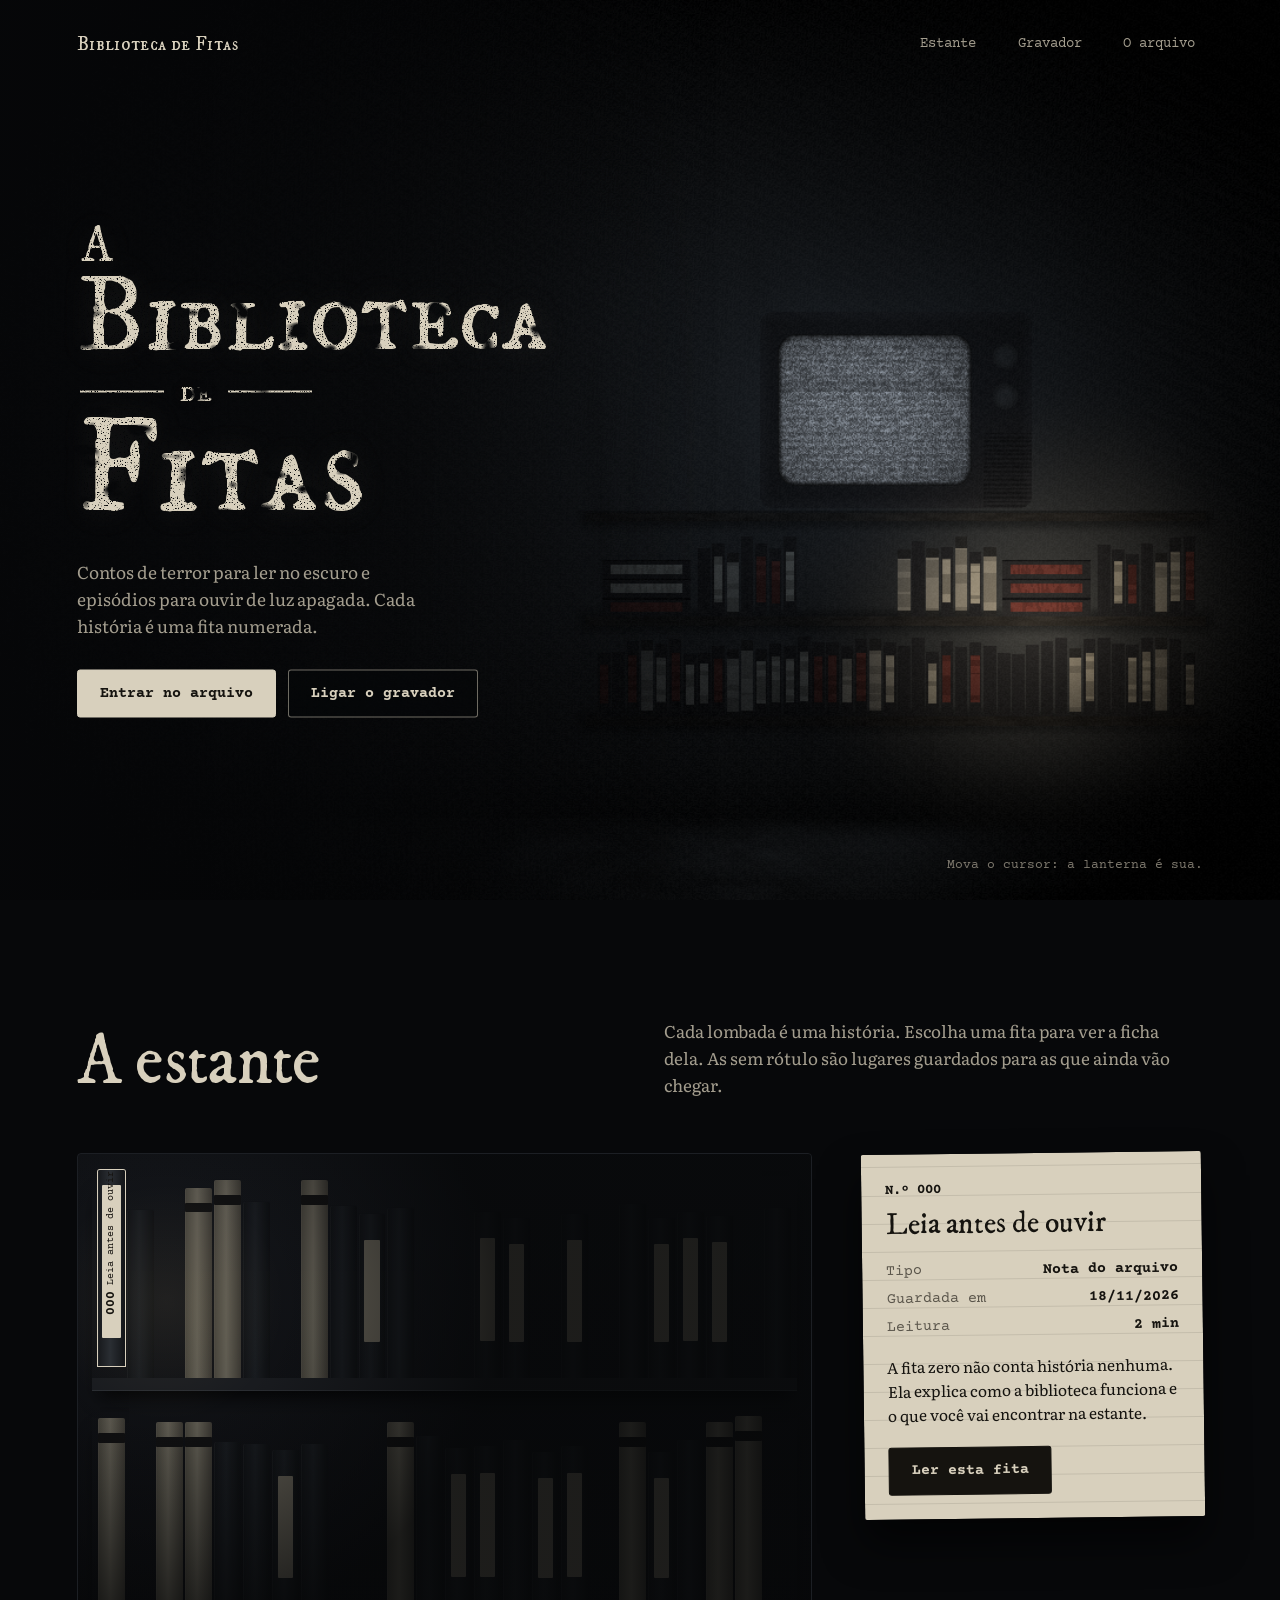
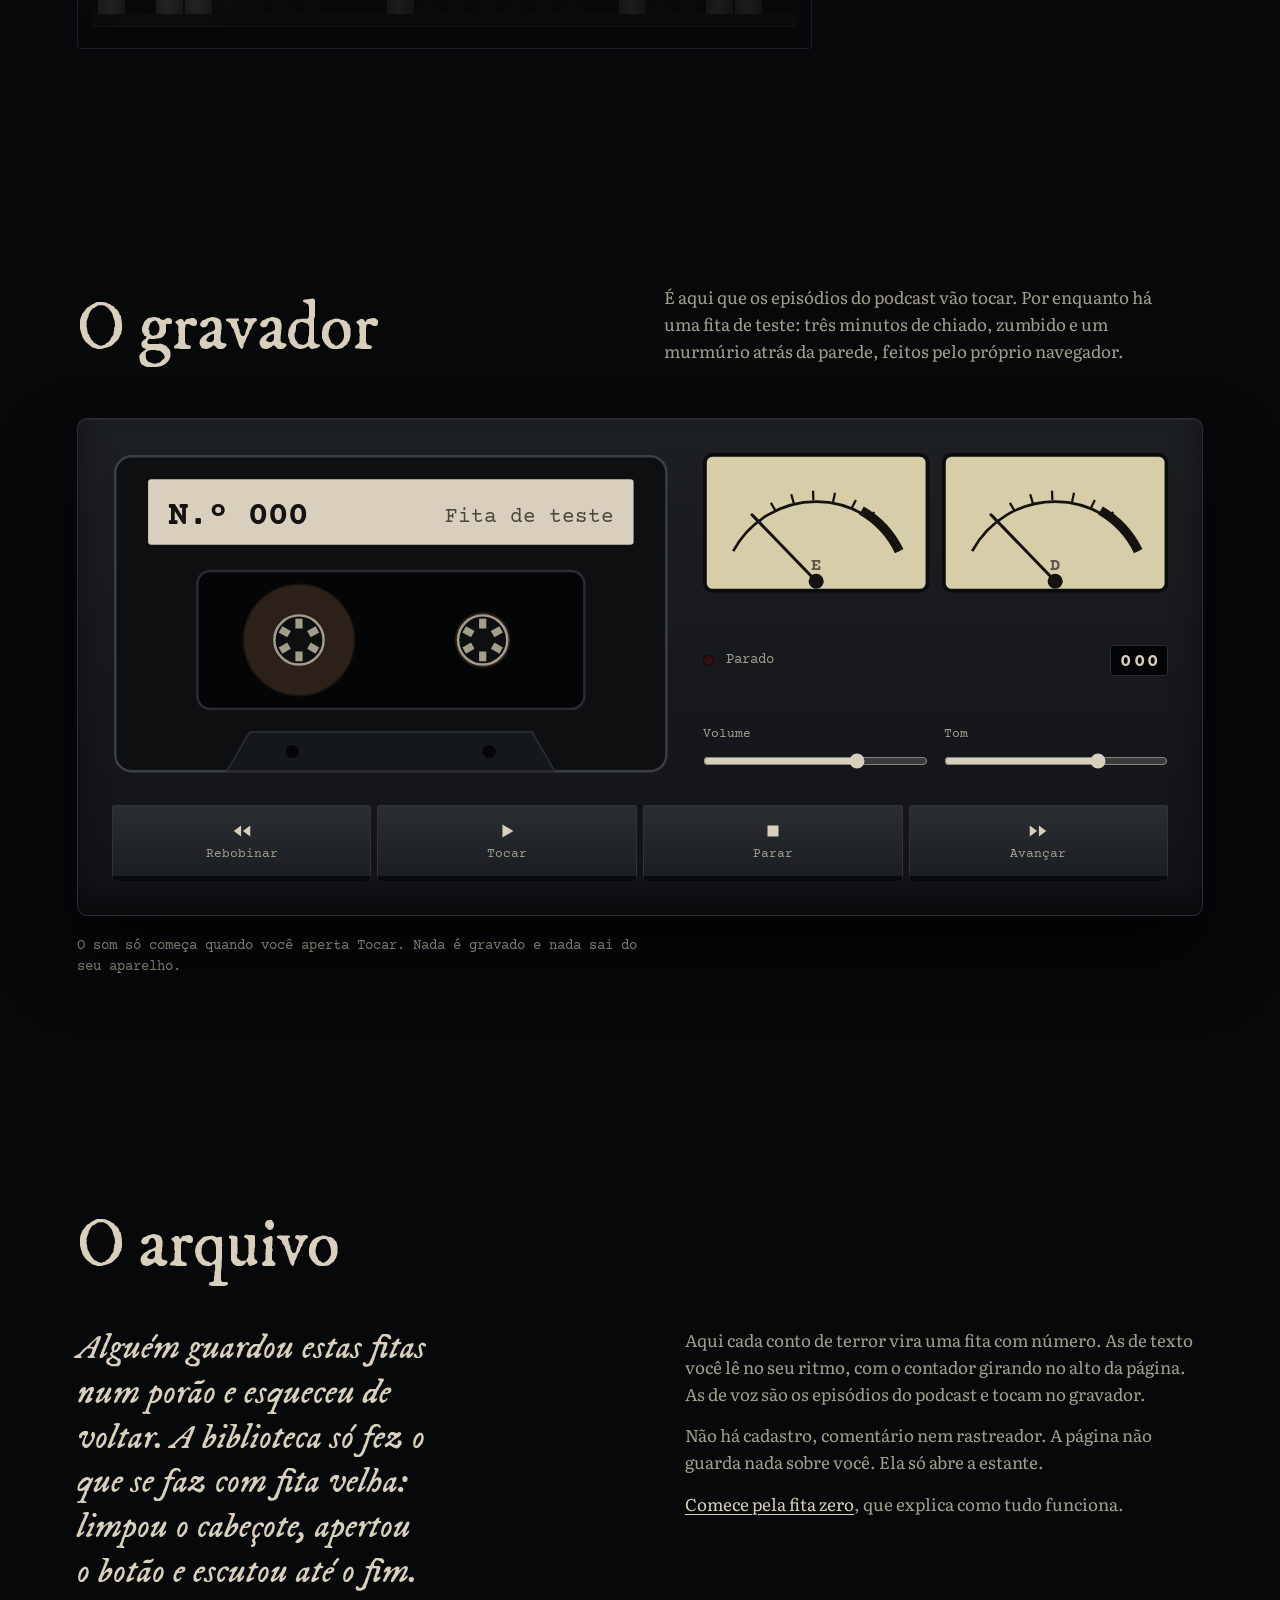
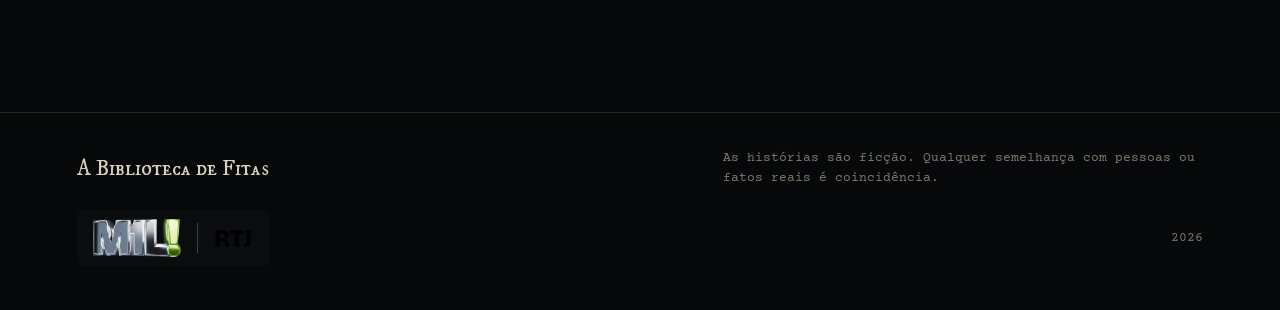
==== index.html @ 6f1b646c "Publica A Biblioteca de Fitas Primeira versão pública do site de contos de terror e podcast do Rodri" ====
<!DOCTYPE html>
<html lang="pt-BR">
<head>
  <meta charset="utf-8">
  <meta name="viewport" content="width=device-width, initial-scale=1">
  <meta http-equiv="Content-Security-Policy" content="default-src 'self'; script-src 'self'; style-src 'self'; img-src 'self' data:; font-src 'self'; connect-src 'self'; media-src 'self'; object-src 'none'; base-uri 'self'; form-action 'none'">
  <title>A Biblioteca de Fitas | Contos de terror e podcast</title>
  <meta name="description" content="Um arquivo de contos de terror e episódios de podcast. Cada história é uma fita numerada na estante: as de texto são para ler, as de voz tocam no gravador.">
  <meta name="theme-color" content="#07080a">
  <meta property="og:type" content="website">
  <meta property="og:locale" content="pt_BR">
  <meta property="og:site_name" content="A Biblioteca de Fitas">
  <meta property="og:title" content="A Biblioteca de Fitas">
  <meta property="og:description" content="Contos de terror e podcast. Cada história é uma fita numerada na estante.">
  <link rel="icon" href="./favicon.svg" type="image/svg+xml">
  <script type="module" crossorigin src="./assets/index-C7sNPxit.js"></script>
  <link rel="stylesheet" crossorigin href="./assets/index-BFRHRDoO.css">
</head>
<body>
  <div id="raiz">
    <main class="espera">
      <h1>A Biblioteca de Fitas</h1>
      <p>Um arquivo de contos de terror e episódios de podcast. Cada história é uma fita numerada na estante.</p>
      <noscript><p>A estante e o gravador precisam de JavaScript ligado.</p></noscript>
    </main>
  </div>
</body>
</html>
---- assets/index-BFRHRDoO.css ----
@font-face{font-family:IM Fell DW Pica SC;font-style:normal;font-weight:400;font-display:swap;src:url(./im-fell-dw-pica-sc-latin-400-normal-DiGyXIoI.woff2) format("woff2")}@font-face{font-family:IM Fell DW Pica;font-style:normal;font-weight:400;font-display:swap;src:url(./im-fell-dw-pica-latin-400-normal-CvO4MhwA.woff2) format("woff2")}@font-face{font-family:IM Fell DW Pica;font-style:italic;font-weight:400;font-display:swap;src:url(./im-fell-dw-pica-latin-400-italic-DofQCskI.woff2) format("woff2")}@font-face{font-family:Literata;font-style:normal;font-weight:200 900;font-display:swap;src:url(./literata-latin-wght-normal-DLxlUchJ.woff2) format("woff2")}@font-face{font-family:Literata;font-style:italic;font-weight:200 900;font-display:swap;src:url(./literata-latin-wght-italic-Bm_GJfSc.woff2) format("woff2")}@font-face{font-family:Courier Prime;font-style:normal;font-weight:400;font-display:swap;src:url(./courier-prime-latin-400-normal-BbyBr73r.woff2) format("woff2")}@font-face{font-family:Courier Prime;font-style:normal;font-weight:700;font-display:swap;src:url(./courier-prime-latin-700-normal-D1YCjmaD.woff2) format("woff2")}:root{--breu: #07080a;--porao: #0c0e11;--aco: #16191d;--aco-2: #23272c;--aco-3: #353a41;--creme: #d8d0bd;--creme-2: #a39d8e;--creme-3: #7d786d;--fio: rgba(216, 208, 189, .14);--tinta: #15130f;--rec: #e0241b;--letreiro: "IM Fell DW Pica SC", "Times New Roman", serif;--titulo: "IM Fell DW Pica", Georgia, serif;--corpo: "Literata", Georgia, serif;--etiqueta: "Courier Prime", "Courier New", monospace;--lado: clamp(20px, 6vw, 96px);--macio: cubic-bezier(.2, .7, .2, 1)}*,*:before,*:after{box-sizing:border-box}html{background:var(--breu);color-scheme:dark;-webkit-text-size-adjust:100%}body{margin:0;background:var(--breu);color:var(--creme);font:400 17px/1.6 var(--corpo);-webkit-font-smoothing:antialiased;overflow-x:hidden}h1,h2,h3,p{margin:0}a{color:var(--creme);text-underline-offset:3px;text-decoration-thickness:1px}button{font:inherit;color:inherit;background:none;border:0;padding:0;cursor:pointer}:focus-visible{outline:2px solid var(--creme);outline-offset:3px;border-radius:2px}::selection{background:var(--creme);color:var(--tinta)}.espera{padding:30vh var(--lado)}.espera h1{font:400 clamp(40px,8vw,84px)/1 var(--letreiro)}.espera p{max-width:46ch;margin-top:18px;color:var(--creme-2)}.filtros{position:absolute}.botao{display:inline-flex;align-items:center;justify-content:center;min-height:48px;padding:12px 22px;background:var(--creme);color:var(--tinta);font:700 15px/1.2 var(--etiqueta);border:1px solid var(--creme);border-radius:3px;text-decoration:none;transition:transform .16s var(--macio),background-color .16s}.botao:active{transform:scale(.97)}.botao.fantasma{background:#07080a8c;color:var(--creme);border-color:#d8d0bd80}@media (hover: hover){html:not(.is-scrolling) .botao:hover{background:#f0e9d8}html:not(.is-scrolling) .botao.fantasma:hover{background:#d8d0bd1f}}.topo{position:relative;min-height:100svh;overflow:hidden;background:var(--breu);isolation:isolate;touch-action:pan-y}.topo>canvas{position:absolute;inset:0;width:100%;height:100%;z-index:-2;display:block}.topo.sem-gl{background:radial-gradient(60% 40% at 50% 46%,#1b2530 0%,#0b0d10 55%,var(--breu) 100%)}.topo:before{content:"";position:absolute;inset:0;z-index:-1;pointer-events:none;background:linear-gradient(90deg,#07080ad1,#07080a8c 30%,#07080a00 56%)}.barra{position:absolute;top:0;left:0;right:0;display:flex;justify-content:space-between;align-items:center;gap:16px;padding:22px var(--lado)}.barra-nome{font:400 19px/1 var(--letreiro);letter-spacing:.02em;text-decoration:none;white-space:nowrap}.barra ul{display:flex;gap:clamp(6px,2vw,26px);list-style:none;margin:0;padding:0}.barra button{font:400 14px/1 var(--etiqueta);color:var(--creme-2);min-height:44px;padding:0 8px;transition:color .16s;white-space:nowrap}@media (hover: hover){html:not(.is-scrolling) .barra button:hover{color:var(--creme)}}.topo-texto{position:absolute;left:var(--lado);top:50%;transform:translateY(-46%);width:min(46vw,600px)}.letreiro{display:grid;justify-items:start;font:400 clamp(64px,8.4vw,132px)/.86 var(--letreiro);color:var(--creme);filter:url(#gasto);text-shadow:0 0 34px rgba(216,208,189,.1)}.letreiro .l-a{font-size:.46em;line-height:1;padding-left:.08em}.letreiro .l-b{letter-spacing:-.012em}.letreiro .l-de{font-size:.3em;line-height:1;display:flex;align-items:center;gap:.5em;margin:.34em 0 .2em .1em}.letreiro .l-de:before,.letreiro .l-de:after{content:"";width:2.6em;height:2px;background:currentColor}.letreiro .l-f{font-size:1.24em;letter-spacing:.01em}.topo-sub{margin-top:30px;max-width:34ch;font-size:clamp(17px,1.35vw,20px);line-height:1.55;color:var(--creme-2)}.topo-acoes{display:flex;flex-wrap:wrap;gap:12px;margin-top:30px}.topo-dica{position:absolute;right:var(--lado);bottom:26px;font:400 13px/1.3 var(--etiqueta);color:var(--creme-3)}@media (max-aspect-ratio: 115/100){.topo:before{background:linear-gradient(180deg,#07080ab3,#07080a00 36% 72%,#07080ae6 84%)}.topo-texto{position:static;transform:none;width:auto;padding:74px var(--lado) 0;display:flex;flex-direction:column;align-items:center;text-align:center;min-height:100svh}.letreiro{justify-items:center;font-size:clamp(40px,min(12.6vw,7.2svh),92px)}.letreiro .l-a{padding-left:0}.letreiro .l-de{margin-left:0}.topo-sub{margin-top:auto;font-size:15.5px;line-height:1.45;max-width:31ch;color:var(--creme)}.topo-acoes{margin-top:16px;padding-bottom:50px;justify-content:center;flex-wrap:nowrap;gap:8px}.topo-acoes .botao{padding:12px 14px;font-size:14px;white-space:nowrap}.barra{padding:12px var(--lado)}.barra li:last-child{display:none}.topo-dica{left:0;right:0;bottom:20px;text-align:center}}@media (max-width: 380px){.barra-nome{font-size:16px}.barra button{font-size:13px;padding:0 5px}.topo-acoes .botao{padding:12px 9px;font-size:13px}}.secao{padding:clamp(72px,13vh,150px) var(--lado);max-width:1320px;margin:0 auto}.secao h2{font:400 clamp(40px,5.4vw,76px)/1 var(--titulo);letter-spacing:-.01em}.secao-cab{display:grid;grid-template-columns:minmax(0,1fr) minmax(0,1fr);gap:20px 48px;align-items:end;margin-bottom:clamp(36px,6vh,64px)}.secao-cab p{color:var(--creme-2);max-width:52ch}@media (max-width: 820px){.secao-cab{grid-template-columns:1fr}}.estante-corpo{display:grid;grid-template-columns:minmax(0,1fr) 340px;gap:clamp(24px,4vw,56px);align-items:start}.movel{position:relative;--lx: 12%;--ly: 30%;background:linear-gradient(180deg,#121418,#0c0d10);border:1px solid #1c1f24;border-radius:4px;padding:22px 14px 0;overflow:hidden;touch-action:pan-y}.movel:after{content:"";position:absolute;inset:0;pointer-events:none;background:radial-gradient(circle 330px at var(--lx) var(--ly),rgba(255,226,170,.07) 0,rgba(7,8,10,0) 36%,rgba(5,6,7,.74) 100%)}.prateleira{display:flex;align-items:flex-end;gap:2px;height:clamp(150px,19vw,214px);padding:0 6px;border-bottom:12px solid #191b1f;box-shadow:0 1px #2a2d32,0 14px 18px -8px #000000e6;margin-bottom:22px}.lombada{position:relative;flex:1 1 0;min-width:0;height:var(--alt);border-radius:2px 2px 0 0;background:linear-gradient(90deg,#101215,#1a1d21 45%,#0d0f11);box-shadow:inset 1px 0 #ffffff0a}.lombada.vaga{opacity:.86}.lombada.vaga:before{content:"";position:absolute;inset:16% 22% 22%;background:#6f6a5e;border-radius:1px}.lombada.v1:before{display:none}.lombada.v2{visibility:hidden}.lombada.v3{background:linear-gradient(90deg,#4b483f,#6a665a 45%,#3f3c35)}.lombada.v3:before{height:5%;inset:8% 0 auto;background:#111}.lombada.cheia{z-index:1;background:linear-gradient(90deg,#17191c,#2a2e33 45%,#131518);cursor:pointer;transition:transform .22s var(--macio);display:flex;flex-direction:column;align-items:center;justify-content:flex-start;padding:0;overflow:hidden}.lombada.cheia:before{content:"";position:absolute;inset:8% 14% 14%;background:var(--creme);border-radius:1px}.lombada-rot{position:relative;writing-mode:vertical-rl;transform:rotate(180deg);color:var(--tinta);font:400 clamp(9px,.82vw,12px)/1 var(--etiqueta);white-space:nowrap;overflow:hidden;text-overflow:ellipsis;max-height:82%;margin-top:4%}.lombada-rot b{font-size:1.2em;margin-bottom:.5em}.lombada.cheia.is-sel{transform:translateY(-12px);box-shadow:0 0 0 1px var(--creme),inset 1px 0 #ffffff0a}@media (hover: hover){html:not(.is-scrolling) .lombada.cheia:not(.is-sel):hover{transform:translateY(-8px)}}.ficha{position:relative;background:var(--creme);color:var(--tinta);font:400 15px/1.5 var(--etiqueta);padding:26px 24px 24px;border-radius:2px;transform:rotate(-.7deg);box-shadow:0 24px 40px #0009;background-image:repeating-linear-gradient(180deg,transparent 0 27px,rgba(21,19,15,.1) 27px 28px);background-position:0 14px}.ficha-num{font-weight:700;font-size:14px}.ficha h3{font:400 30px/1.08 var(--titulo);margin:8px 0 16px}.ficha dl{margin:0 0 14px;display:grid;gap:0}.ficha dl div{display:flex;justify-content:space-between;gap:12px;line-height:28px}.ficha dt{color:#5a554b}.ficha dd{margin:0;font-weight:700}.ficha-resumo{font:400 15.5px/1.55 var(--corpo);margin-bottom:20px}.ficha .botao{background:var(--tinta);color:var(--creme);border-color:var(--tinta)}@media (hover: hover){html:not(.is-scrolling) .ficha .botao:hover{background:#2a2620}}.ficha-vazia{font-size:15px}@media (max-width: 900px){.estante-corpo{grid-template-columns:1fr}.ficha{transform:none;max-width:460px}}.deck{display:grid;grid-template-columns:minmax(0,1.2fr) minmax(0,1fr);gap:26px 34px;padding:clamp(18px,3vw,34px);border-radius:10px;border:1px solid #2b2f35;background:linear-gradient(180deg,#1c1f23,#111316);box-shadow:inset 0 1px #ffffff12,inset 0 -18px 30px #00000073,0 40px 70px #000000b3}.deck-fita svg{display:block;width:100%;height:auto}.k7{fill:#0d0f11;stroke:#3a3f46;stroke-width:1.5}.k7-etiqueta{fill:var(--creme)}.k7-num{font:700 21px var(--etiqueta);fill:var(--tinta)}.k7-nome{font:400 12.5px var(--etiqueta);fill:#4a463d}.k7-janela{fill:#040506;stroke:#2a2e34;stroke-width:1.5}.k7-base{fill:#15181b;stroke:#2a2e34}.k7-furo{fill:#040506}.carretel .rolo{fill:#2b211a;stroke:#17110d;stroke-width:1;transform-box:fill-box;transform-origin:center}.carretel.e .rolo{transform:scale(calc(var(--rolo-e, 34) / 34))}.carretel.d .rolo{transform:scale(calc(var(--rolo-d, 17) / 34))}.carretel .gira{transform-box:fill-box;transform-origin:center}.carretel.e .gira{transform:rotate(var(--giro-e, 0deg))}.carretel.d .gira{transform:rotate(var(--giro-d, 0deg))}.carretel .miolo{fill:#0d0f11;stroke:var(--creme-2);stroke-width:1.5}.carretel .dente{fill:var(--creme-2)}.deck-lado{display:flex;flex-direction:column;gap:18px;justify-content:space-between}.deck-vus{display:grid;grid-template-columns:1fr 1fr;gap:12px}.vu{display:block;width:100%;height:auto}.vu-fundo{fill:#d6cda9;stroke:#0a0b0c;stroke-width:2}.vu-arco{fill:none;stroke:var(--tinta);stroke-width:1.4}.vu-vermelho{fill:none;stroke:var(--tinta);stroke-width:5}.vu-risco{stroke:var(--tinta);stroke-width:1.2}.vu-agulha{stroke:var(--tinta);stroke-width:1.6;stroke-linecap:round;transform-origin:60px 68px;transform:rotate(-44deg)}.deck-vus .vu:first-child .vu-agulha{transform:rotate(var(--vu-e, -44deg))}.deck-vus .vu:last-child .vu-agulha{transform:rotate(var(--vu-d, -44deg))}.vu-pino{fill:var(--tinta)}.vu-letra{font:700 9px var(--etiqueta);fill:#5a554b}.deck-visor{display:flex;align-items:center;gap:12px;font:400 14px/1 var(--etiqueta);color:var(--creme-2)}.led{width:11px;height:11px;border-radius:50%;background:#34100e;box-shadow:inset 0 0 0 1px #0009;flex:none}.led.is-on{background:var(--rec);box-shadow:0 0 10px 2px #e0241ba6,0 0 28px 6px #e0241b40}.contador{margin-left:auto;display:inline-flex;background:#040506;border:1px solid #2a2e34;border-radius:3px;padding:6px 9px 4px;box-shadow:inset 0 2px 6px #000000e6}.contador b{font:700 19px/1 var(--etiqueta);color:var(--creme);letter-spacing:.14em;font-variant-numeric:tabular-nums;margin-right:-.14em}.deck-ajustes{display:grid;grid-template-columns:1fr 1fr;gap:16px}.deck-ajustes label{display:grid;gap:6px;font:400 13px/1 var(--etiqueta);color:var(--creme-2)}.deck-ajustes input{width:100%;height:28px;margin:0;accent-color:var(--creme);background:transparent}.deck-teclas{grid-column:1 / -1;display:grid;grid-template-columns:repeat(4,1fr);gap:6px;padding-top:4px}.deck-teclas button{display:flex;flex-direction:column;align-items:center;justify-content:center;gap:6px;min-height:76px;border-radius:3px 3px 6px 6px;border:1px solid #2f343a;border-bottom-width:5px;border-bottom-color:#08090a;background:linear-gradient(180deg,#2a2e33,#1a1d21);font:400 12.5px/1 var(--etiqueta);color:var(--creme-2);transition:transform .12s var(--macio),border-bottom-width .12s var(--macio)}.deck-teclas svg{width:22px;height:22px;fill:var(--creme)}.deck-teclas button:active,.deck-teclas button.is-on{transform:translateY(3px);border-bottom-width:2px;background:linear-gradient(180deg,#1c1f23,#141618);color:var(--creme)}.gravador-nota{margin-top:20px;font:400 14px/1.5 var(--etiqueta);color:var(--creme-3);max-width:70ch}@media (max-width: 760px){.deck{grid-template-columns:1fr}.deck-teclas button{min-height:68px}}@media (max-width: 360px){.deck-teclas span{font-size:11px}}.sobre h2{margin-bottom:clamp(28px,5vh,52px)}.sobre-colunas{display:grid;grid-template-columns:minmax(0,1.05fr) minmax(0,1fr);gap:28px 64px}.sobre-abre{font:italic 400 clamp(24px,2.7vw,36px)/1.3 var(--titulo);color:var(--creme);max-width:22ch}.sobre-colunas div p{color:var(--creme-2);max-width:54ch}.sobre-colunas div p+p{margin-top:14px}@media (max-width: 820px){.sobre-colunas{grid-template-columns:1fr}.sobre-abre{max-width:26ch}}.rodape{border-top:1px solid var(--fio);padding:36px var(--lado) 44px;display:grid;gap:22px;max-width:1320px;margin:0 auto}.rodape-linha{display:flex;flex-wrap:wrap;justify-content:space-between;align-items:center;gap:14px 30px}.rodape-nome{font:400 22px/1 var(--letreiro)}.rodape-aviso,.rodape-ano{font:400 13px/1.5 var(--etiqueta);color:var(--creme-3);max-width:60ch}.assinatura{display:inline-flex;align-items:center;gap:16px;min-height:56px;padding:8px 16px;border-radius:4px;background:#0b0c0e;text-decoration:none}.assinatura>img{height:38px;width:auto}.assinatura-barra{width:1px;height:30px;background:#38424c}.assinatura .rtj-vivo img{height:24px;width:auto;display:block}.rtj-vivo{position:relative;display:inline-block;line-height:0;touch-action:pan-y}.rtj-vivo canvas{position:absolute;inset:0;width:100%;height:100%;-webkit-mask:url(../img/marca/rtj.svg) center / 100% 100% no-repeat;mask:url(../img/marca/rtj.svg) center / 100% 100% no-repeat}.rtj-vivo.rtj-on img{visibility:hidden}.leitura{min-height:100svh}.leitura-topo{position:sticky;top:0;z-index:5;display:flex;align-items:center;justify-content:space-between;gap:16px;padding:12px var(--lado);background:#07080ae6;border-bottom:1px solid var(--fio)}.voltar{display:inline-flex;align-items:center;gap:6px;min-height:44px;font:400 14px/1 var(--etiqueta);color:var(--creme-2);text-decoration:none}.voltar svg{width:18px;height:18px;fill:none;stroke:currentColor;stroke-width:2}.leitura article,.leitura-aviso{max-width:680px;margin:0 auto;padding:clamp(48px,10vh,110px) clamp(20px,5vw,32px) 80px}.leitura-num{display:flex;flex-wrap:wrap;gap:6px 16px;font:700 15px/1.3 var(--etiqueta);color:var(--creme)}.leitura-num span{font-weight:400;color:var(--creme-3)}.leitura h1{font:400 clamp(40px,7vw,72px)/1.02 var(--titulo);letter-spacing:-.01em;margin:14px 0 clamp(32px,6vh,56px);text-wrap:balance}.prosa{font:400 clamp(18px,1.25vw + 14px,20.5px)/1.78 var(--corpo);color:#cfc8b6}.prosa p+p{margin-top:1.15em}.prosa h2{font:400 clamp(28px,4vw,36px)/1.15 var(--titulo);color:var(--creme);margin:1.8em 0 .6em}.prosa h3{font:italic 400 26px/1.2 var(--titulo);color:var(--creme);margin:1.6em 0 .5em}.prosa strong{color:var(--creme);font-weight:600}.prosa blockquote{margin:1.4em 0;padding-left:20px;border-left:2px solid var(--creme-3);font-style:italic}.pausa{border:0;height:28px;background:radial-gradient(circle,var(--creme-3) 2px,transparent 2.5px) center / 26px 28px repeat-x;width:78px;margin:2em auto}.leitura-fim{margin-top:clamp(56px,10vh,96px);padding-top:26px;border-top:1px solid var(--fio);display:flex;flex-wrap:wrap;justify-content:space-between;align-items:center;gap:16px}.leitura-fim p{font:italic 400 24px/1 var(--titulo)}.leitura-fim div{display:flex;flex-wrap:wrap;gap:10px}.leitura-aviso h1{font-size:clamp(34px,6vw,52px);margin-bottom:18px}.leitura-aviso p{color:var(--creme-2)}.leitura-aviso p+p{margin-top:12px}@media (prefers-reduced-motion: reduce){*,*:before,*:after{transition-duration:.01ms!important;animation-duration:.01ms!important}}
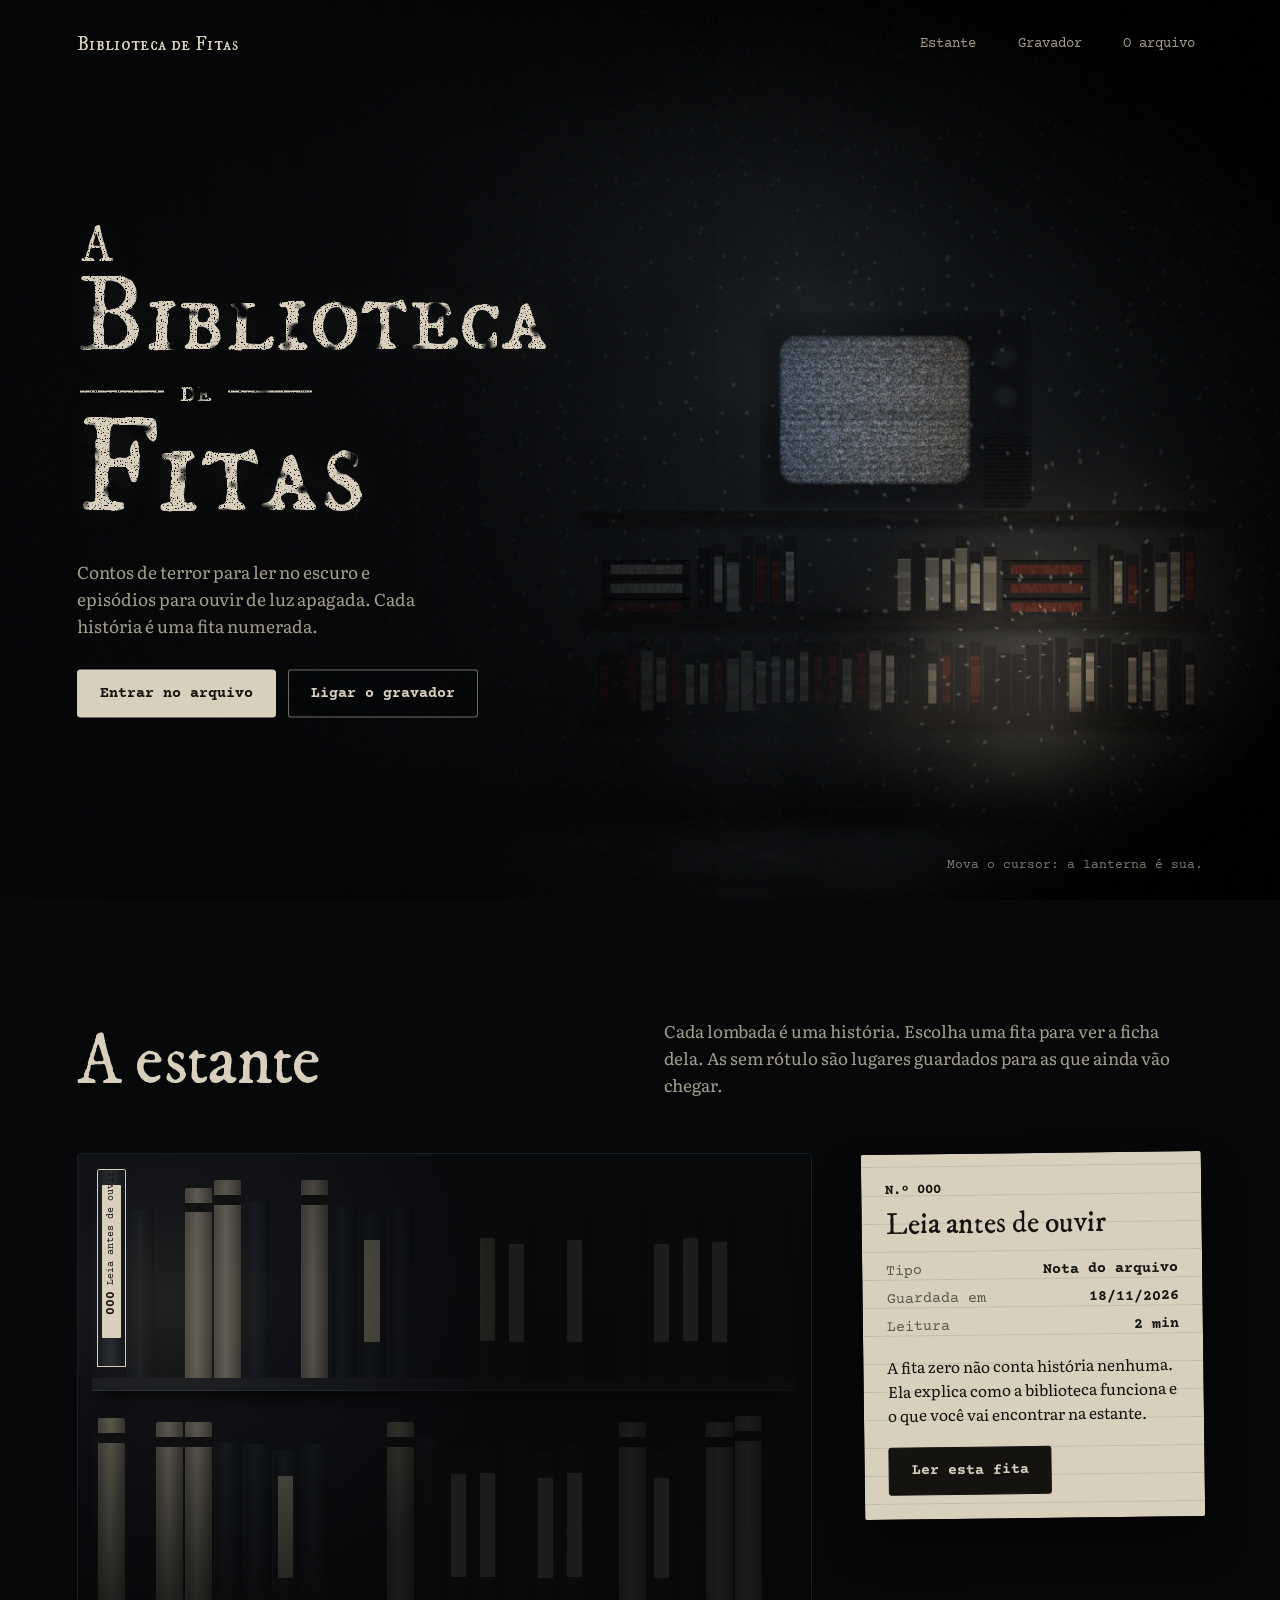
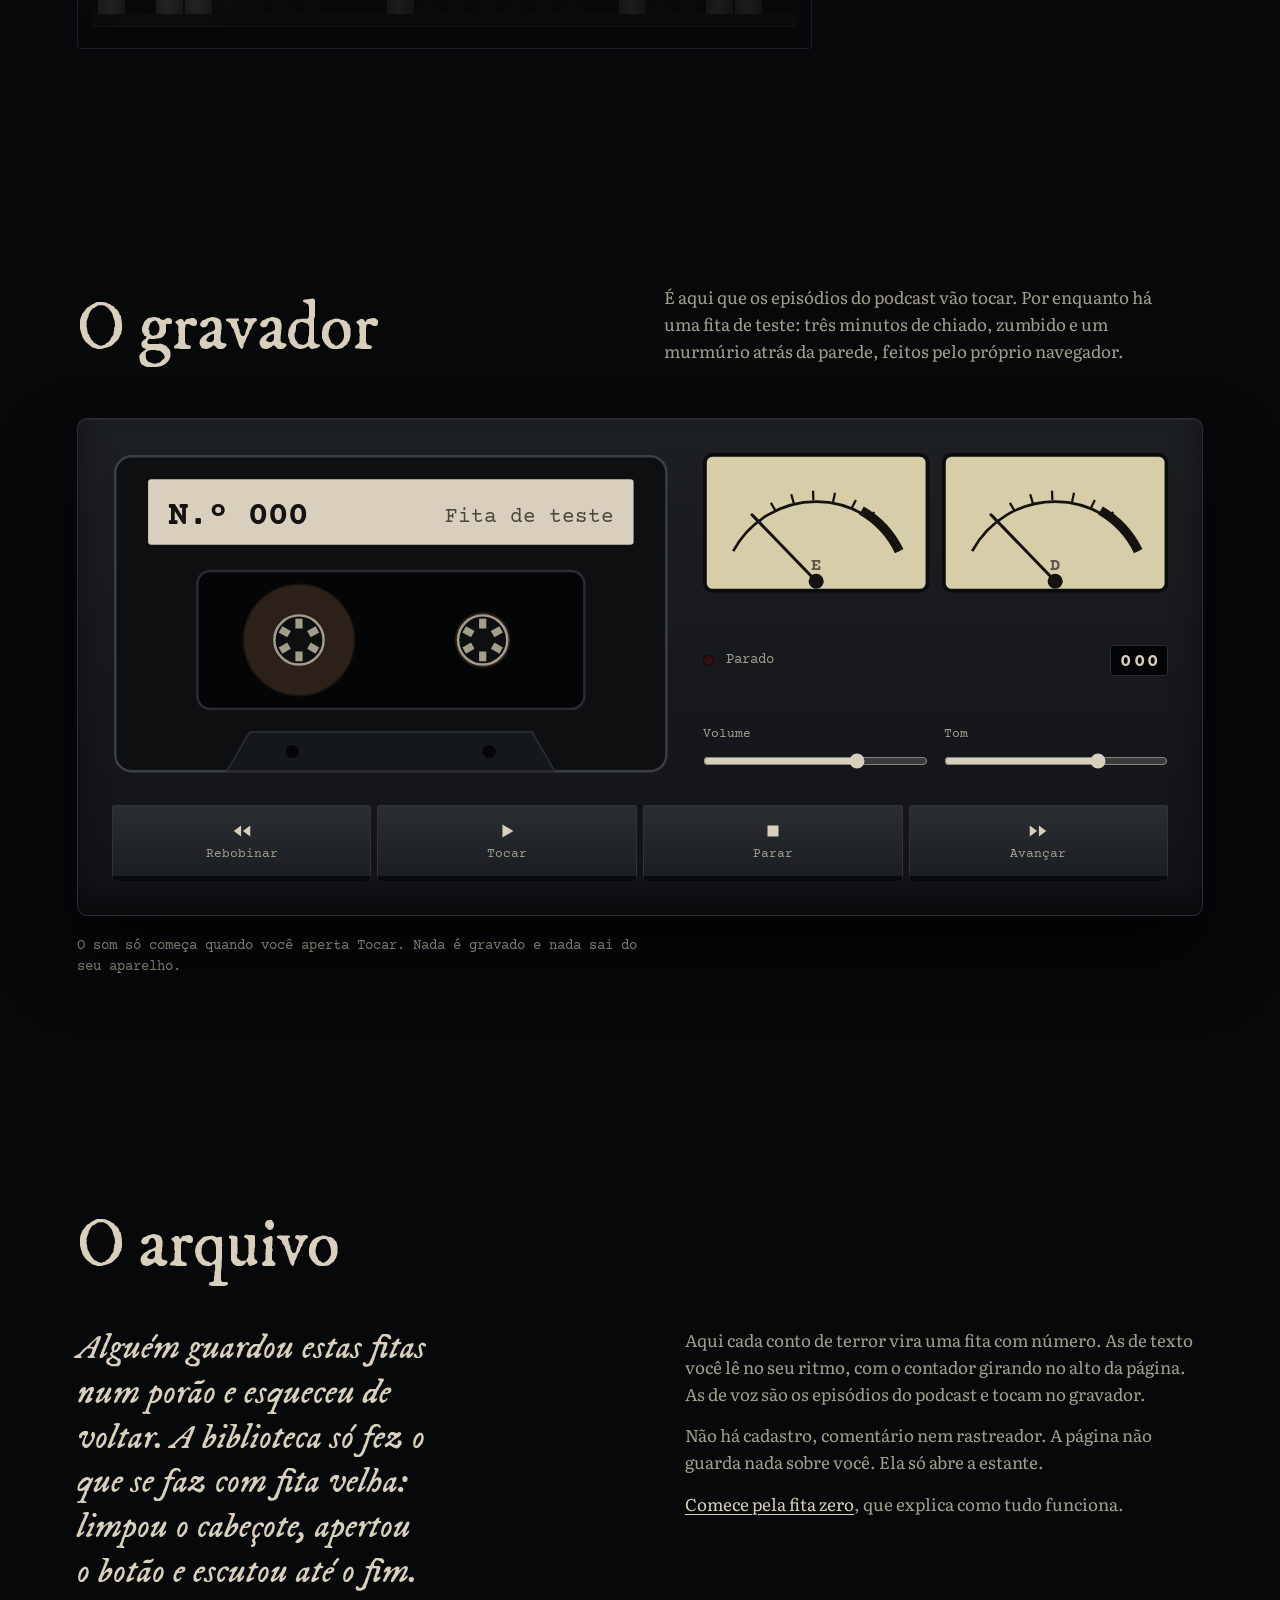
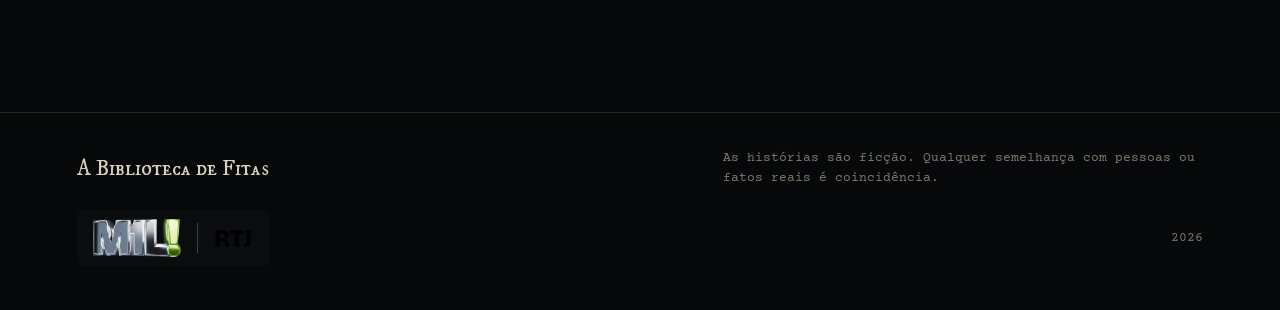
==== commit e137f7c1: "Terror: névoa, falha da TV, sombra, título que corrompe e som Acrescenta névoa e poeira ao porão, fa" ====
--- a/index.html
+++ b/index.html
@@ -13,8 +13,8 @@
   <meta property="og:title" content="A Biblioteca de Fitas">
   <meta property="og:description" content="Contos de terror e podcast. Cada história é uma fita numerada na estante.">
   <link rel="icon" href="./favicon.svg" type="image/svg+xml">
-  <script type="module" crossorigin src="./assets/index-C7sNPxit.js"></script>
-  <link rel="stylesheet" crossorigin href="./assets/index-BFRHRDoO.css">
+  <script type="module" crossorigin src="./assets/index-B1r8LIFy.js"></script>
+  <link rel="stylesheet" crossorigin href="./assets/index-V4EvVghU.css">
 </head>
 <body>
   <div id="raiz">
--- a/assets/index-V4EvVghU.css
+++ b/assets/index-V4EvVghU.css
@@ -0,0 +1 @@
+@font-face{font-family:IM Fell DW Pica SC;font-style:normal;font-weight:400;font-display:swap;src:url(./im-fell-dw-pica-sc-latin-400-normal-DiGyXIoI.woff2) format("woff2")}@font-face{font-family:IM Fell DW Pica;font-style:normal;font-weight:400;font-display:swap;src:url(./im-fell-dw-pica-latin-400-normal-CvO4MhwA.woff2) format("woff2")}@font-face{font-family:IM Fell DW Pica;font-style:italic;font-weight:400;font-display:swap;src:url(./im-fell-dw-pica-latin-400-italic-DofQCskI.woff2) format("woff2")}@font-face{font-family:Literata;font-style:normal;font-weight:200 900;font-display:swap;src:url(./literata-latin-wght-normal-DLxlUchJ.woff2) format("woff2")}@font-face{font-family:Literata;font-style:italic;font-weight:200 900;font-display:swap;src:url(./literata-latin-wght-italic-Bm_GJfSc.woff2) format("woff2")}@font-face{font-family:Courier Prime;font-style:normal;font-weight:400;font-display:swap;src:url(./courier-prime-latin-400-normal-BbyBr73r.woff2) format("woff2")}@font-face{font-family:Courier Prime;font-style:normal;font-weight:700;font-display:swap;src:url(./courier-prime-latin-700-normal-D1YCjmaD.woff2) format("woff2")}:root{--breu: #07080a;--porao: #0c0e11;--aco: #16191d;--aco-2: #23272c;--aco-3: #353a41;--creme: #d8d0bd;--creme-2: #a39d8e;--creme-3: #7d786d;--fio: rgba(216, 208, 189, .14);--tinta: #15130f;--rec: #e0241b;--letreiro: "IM Fell DW Pica SC", "Times New Roman", serif;--titulo: "IM Fell DW Pica", Georgia, serif;--corpo: "Literata", Georgia, serif;--etiqueta: "Courier Prime", "Courier New", monospace;--lado: clamp(20px, 6vw, 96px);--macio: cubic-bezier(.2, .7, .2, 1)}*,*:before,*:after{box-sizing:border-box}html{background:var(--breu);color-scheme:dark;-webkit-text-size-adjust:100%}body{margin:0;background:var(--breu);color:var(--creme);font:400 17px/1.6 var(--corpo);-webkit-font-smoothing:antialiased;overflow-x:hidden}h1,h2,h3,p{margin:0}a{color:var(--creme);text-underline-offset:3px;text-decoration-thickness:1px}button{font:inherit;color:inherit;background:none;border:0;padding:0;cursor:pointer}:focus-visible{outline:2px solid var(--creme);outline-offset:3px;border-radius:2px}::selection{background:var(--creme);color:var(--tinta)}.espera{padding:30vh var(--lado)}.espera h1{font:400 clamp(40px,8vw,84px)/1 var(--letreiro)}.espera p{max-width:46ch;margin-top:18px;color:var(--creme-2)}.filtros{position:absolute}.botao{display:inline-flex;align-items:center;justify-content:center;min-height:48px;padding:12px 22px;background:var(--creme);color:var(--tinta);font:700 15px/1.2 var(--etiqueta);border:1px solid var(--creme);border-radius:3px;text-decoration:none;transition:transform .16s var(--macio),background-color .16s}.botao:active{transform:scale(.97)}.botao.fantasma{background:#07080a8c;color:var(--creme);border-color:#d8d0bd80}@media (hover: hover){html:not(.is-scrolling) .botao:hover{background:#f0e9d8}html:not(.is-scrolling) .botao.fantasma:hover{background:#d8d0bd1f}}.topo{position:relative;min-height:100svh;overflow:hidden;background:var(--breu);isolation:isolate;touch-action:pan-y}.topo>canvas{position:absolute;inset:0;width:100%;height:100%;z-index:-2;display:block}.topo.sem-gl{background:radial-gradient(60% 40% at 50% 46%,#1b2530 0%,#0b0d10 55%,var(--breu) 100%)}.topo:before{content:"";position:absolute;inset:0;z-index:-1;pointer-events:none;background:linear-gradient(90deg,#07080ad1,#07080a8c 30%,#07080a00 56%)}.barra{position:absolute;top:0;left:0;right:0;display:flex;justify-content:space-between;align-items:center;gap:16px;padding:22px var(--lado)}.barra-nome{font:400 19px/1 var(--letreiro);letter-spacing:.02em;text-decoration:none;white-space:nowrap}.barra ul{display:flex;gap:clamp(6px,2vw,26px);list-style:none;margin:0;padding:0}.barra button{font:400 14px/1 var(--etiqueta);color:var(--creme-2);min-height:44px;padding:0 8px;transition:color .16s;white-space:nowrap}@media (hover: hover){html:not(.is-scrolling) .barra button:hover{color:var(--creme)}}.topo-texto{position:absolute;left:var(--lado);top:50%;transform:translateY(-46%);width:min(46vw,600px)}.letreiro{display:grid;justify-items:start;font:400 clamp(64px,8.4vw,132px)/.86 var(--letreiro);color:var(--creme);filter:url(#gasto);text-shadow:0 0 34px rgba(216,208,189,.1)}.letreiro .l-a{font-size:.46em;line-height:1;padding-left:.08em}.letreiro .l-b{letter-spacing:-.012em}.letreiro .l-de{font-size:.3em;line-height:1;display:flex;align-items:center;gap:.5em;margin:.34em 0 .2em .1em}.letreiro .l-de:before,.letreiro .l-de:after{content:"";width:2.6em;height:2px;background:currentColor}.letreiro .l-f{font-size:1.24em;letter-spacing:.01em}.topo-sub{margin-top:30px;max-width:34ch;font-size:clamp(17px,1.35vw,20px);line-height:1.55;color:var(--creme-2)}.topo-acoes{display:flex;flex-wrap:wrap;gap:12px;margin-top:30px}.topo-dica{position:absolute;right:var(--lado);bottom:26px;font:400 13px/1.3 var(--etiqueta);color:var(--creme-3)}@media (max-aspect-ratio: 115/100){.topo:before{background:linear-gradient(180deg,#07080ab3,#07080a00 36% 72%,#07080ae6 84%)}.topo-texto{position:static;transform:none;width:auto;padding:74px var(--lado) 0;display:flex;flex-direction:column;align-items:center;text-align:center;min-height:100svh}.letreiro{justify-items:center;font-size:clamp(40px,min(12.6vw,7.2svh),92px)}.letreiro .l-a{padding-left:0}.letreiro .l-de{margin-left:0}.topo-sub{margin-top:auto;font-size:15.5px;line-height:1.45;max-width:31ch;color:var(--creme)}.topo-acoes{margin-top:16px;padding-bottom:50px;justify-content:center;flex-wrap:nowrap;gap:8px}.topo-acoes .botao{padding:12px 14px;font-size:14px;white-space:nowrap}.barra{padding:12px var(--lado)}.barra li:last-child{display:none}.topo-dica{left:0;right:0;bottom:20px;text-align:center}}@media (max-width: 380px){.barra-nome{font-size:16px}.barra button{font-size:13px;padding:0 5px}.topo-acoes .botao{padding:12px 9px;font-size:13px}}.secao{padding:clamp(72px,13vh,150px) var(--lado);max-width:1320px;margin:0 auto}.secao h2{font:400 clamp(40px,5.4vw,76px)/1 var(--titulo);letter-spacing:-.01em}.secao-cab{display:grid;grid-template-columns:minmax(0,1fr) minmax(0,1fr);gap:20px 48px;align-items:end;margin-bottom:clamp(36px,6vh,64px)}.secao-cab p{color:var(--creme-2);max-width:52ch}@media (max-width: 820px){.secao-cab{grid-template-columns:1fr}}.estante-corpo{display:grid;grid-template-columns:minmax(0,1fr) 340px;gap:clamp(24px,4vw,56px);align-items:start}.movel{position:relative;--lx: 12%;--ly: 30%;background:linear-gradient(180deg,#121418,#0c0d10);border:1px solid #1c1f24;border-radius:4px;padding:22px 14px 0;overflow:hidden;touch-action:pan-y}.movel:after{content:"";position:absolute;inset:0;pointer-events:none;background:radial-gradient(circle 330px at var(--lx) var(--ly),rgba(255,226,170,.07) 0,rgba(7,8,10,0) 36%,rgba(5,6,7,.74) 100%)}.prateleira{display:flex;align-items:flex-end;gap:2px;height:clamp(150px,19vw,214px);padding:0 6px;border-bottom:12px solid #191b1f;box-shadow:0 1px #2a2d32,0 14px 18px -8px #000000e6;margin-bottom:22px}.lombada{position:relative;flex:1 1 0;min-width:0;height:var(--alt);border-radius:2px 2px 0 0;background:linear-gradient(90deg,#101215,#1a1d21 45%,#0d0f11);box-shadow:inset 1px 0 #ffffff0a}.lombada.vaga{opacity:.86}.lombada.vaga:before{content:"";position:absolute;inset:16% 22% 22%;background:#6f6a5e;border-radius:1px}.lombada.v1:before{display:none}.lombada.v2{visibility:hidden}.lombada.v3{background:linear-gradient(90deg,#4b483f,#6a665a 45%,#3f3c35)}.lombada.v3:before{height:5%;inset:8% 0 auto;background:#111}.lombada.cheia{z-index:1;background:linear-gradient(90deg,#17191c,#2a2e33 45%,#131518);cursor:pointer;transition:transform .22s var(--macio);display:flex;flex-direction:column;align-items:center;justify-content:flex-start;padding:0;overflow:hidden}.lombada.cheia:before{content:"";position:absolute;inset:8% 14% 14%;background:var(--creme);border-radius:1px}.lombada-rot{position:relative;writing-mode:vertical-rl;transform:rotate(180deg);color:var(--tinta);font:400 clamp(9px,.82vw,12px)/1 var(--etiqueta);white-space:nowrap;overflow:hidden;text-overflow:ellipsis;max-height:82%;margin-top:4%}.lombada-rot b{font-size:1.2em;margin-bottom:.5em}.lombada.cheia.is-sel{transform:translateY(-12px);box-shadow:0 0 0 1px var(--creme),inset 1px 0 #ffffff0a}@media (hover: hover){html:not(.is-scrolling) .lombada.cheia:not(.is-sel):hover{transform:translateY(-8px)}}.ficha{position:relative;background:var(--creme);color:var(--tinta);font:400 15px/1.5 var(--etiqueta);padding:26px 24px 24px;border-radius:2px;transform:rotate(-.7deg);box-shadow:0 24px 40px #0009;background-image:repeating-linear-gradient(180deg,transparent 0 27px,rgba(21,19,15,.1) 27px 28px);background-position:0 14px}.ficha-num{font-weight:700;font-size:14px}.ficha h3{font:400 30px/1.08 var(--titulo);margin:8px 0 16px}.ficha dl{margin:0 0 14px;display:grid;gap:0}.ficha dl div{display:flex;justify-content:space-between;gap:12px;line-height:28px}.ficha dt{color:#5a554b}.ficha dd{margin:0;font-weight:700}.ficha-resumo{font:400 15.5px/1.55 var(--corpo);margin-bottom:20px}.ficha .botao{background:var(--tinta);color:var(--creme);border-color:var(--tinta)}@media (hover: hover){html:not(.is-scrolling) .ficha .botao:hover{background:#2a2620}}.ficha-vazia{font-size:15px}@media (max-width: 900px){.estante-corpo{grid-template-columns:1fr}.ficha{transform:none;max-width:460px}}.deck{display:grid;grid-template-columns:minmax(0,1.2fr) minmax(0,1fr);gap:26px 34px;padding:clamp(18px,3vw,34px);border-radius:10px;border:1px solid #2b2f35;background:linear-gradient(180deg,#1c1f23,#111316);box-shadow:inset 0 1px #ffffff12,inset 0 -18px 30px #00000073,0 40px 70px #000000b3}.deck-fita svg{display:block;width:100%;height:auto}.k7{fill:#0d0f11;stroke:#3a3f46;stroke-width:1.5}.k7-etiqueta{fill:var(--creme)}.k7-num{font:700 21px var(--etiqueta);fill:var(--tinta)}.k7-nome{font:400 12.5px var(--etiqueta);fill:#4a463d}.k7-janela{fill:#040506;stroke:#2a2e34;stroke-width:1.5}.k7-base{fill:#15181b;stroke:#2a2e34}.k7-furo{fill:#040506}.carretel .rolo{fill:#2b211a;stroke:#17110d;stroke-width:1;transform-box:fill-box;transform-origin:center}.carretel.e .rolo{transform:scale(calc(var(--rolo-e, 34) / 34))}.carretel.d .rolo{transform:scale(calc(var(--rolo-d, 17) / 34))}.carretel .gira{transform-box:fill-box;transform-origin:center}.carretel.e .gira{transform:rotate(var(--giro-e, 0deg))}.carretel.d .gira{transform:rotate(var(--giro-d, 0deg))}.carretel .miolo{fill:#0d0f11;stroke:var(--creme-2);stroke-width:1.5}.carretel .dente{fill:var(--creme-2)}.deck-lado{display:flex;flex-direction:column;gap:18px;justify-content:space-between}.deck-vus{display:grid;grid-template-columns:1fr 1fr;gap:12px}.vu{display:block;width:100%;height:auto}.vu-fundo{fill:#d6cda9;stroke:#0a0b0c;stroke-width:2}.vu-arco{fill:none;stroke:var(--tinta);stroke-width:1.4}.vu-vermelho{fill:none;stroke:var(--tinta);stroke-width:5}.vu-risco{stroke:var(--tinta);stroke-width:1.2}.vu-agulha{stroke:var(--tinta);stroke-width:1.6;stroke-linecap:round;transform-origin:60px 68px;transform:rotate(-44deg)}.deck-vus .vu:first-child .vu-agulha{transform:rotate(var(--vu-e, -44deg))}.deck-vus .vu:last-child .vu-agulha{transform:rotate(var(--vu-d, -44deg))}.vu-pino{fill:var(--tinta)}.vu-letra{font:700 9px var(--etiqueta);fill:#5a554b}.deck-visor{display:flex;align-items:center;gap:12px;font:400 14px/1 var(--etiqueta);color:var(--creme-2)}.led{width:11px;height:11px;border-radius:50%;background:#34100e;box-shadow:inset 0 0 0 1px #0009;flex:none}.led.is-on{background:var(--rec);box-shadow:0 0 10px 2px #e0241ba6,0 0 28px 6px #e0241b40}.contador{margin-left:auto;display:inline-flex;background:#040506;border:1px solid #2a2e34;border-radius:3px;padding:6px 9px 4px;box-shadow:inset 0 2px 6px #000000e6}.contador b{font:700 19px/1 var(--etiqueta);color:var(--creme);letter-spacing:.14em;font-variant-numeric:tabular-nums;margin-right:-.14em}.deck-ajustes{display:grid;grid-template-columns:1fr 1fr;gap:16px}.deck-ajustes label{display:grid;gap:6px;font:400 13px/1 var(--etiqueta);color:var(--creme-2)}.deck-ajustes input{width:100%;height:28px;margin:0;accent-color:var(--creme);background:transparent}.deck-teclas{grid-column:1 / -1;display:grid;grid-template-columns:repeat(4,1fr);gap:6px;padding-top:4px}.deck-teclas button{display:flex;flex-direction:column;align-items:center;justify-content:center;gap:6px;min-height:76px;border-radius:3px 3px 6px 6px;border:1px solid #2f343a;border-bottom-width:5px;border-bottom-color:#08090a;background:linear-gradient(180deg,#2a2e33,#1a1d21);font:400 12.5px/1 var(--etiqueta);color:var(--creme-2);transition:transform .12s var(--macio),border-bottom-width .12s var(--macio)}.deck-teclas svg{width:22px;height:22px;fill:var(--creme)}.deck-teclas button:active,.deck-teclas button.is-on{transform:translateY(3px);border-bottom-width:2px;background:linear-gradient(180deg,#1c1f23,#141618);color:var(--creme)}.gravador-nota{margin-top:20px;font:400 14px/1.5 var(--etiqueta);color:var(--creme-3);max-width:70ch}@media (max-width: 760px){.deck{grid-template-columns:1fr}.deck-teclas button{min-height:68px}}@media (max-width: 360px){.deck-teclas span{font-size:11px}}.sobre h2{margin-bottom:clamp(28px,5vh,52px)}.sobre-colunas{display:grid;grid-template-columns:minmax(0,1.05fr) minmax(0,1fr);gap:28px 64px}.sobre-abre{font:italic 400 clamp(24px,2.7vw,36px)/1.3 var(--titulo);color:var(--creme);max-width:22ch}.sobre-colunas div p{color:var(--creme-2);max-width:54ch}.sobre-colunas div p+p{margin-top:14px}@media (max-width: 820px){.sobre-colunas{grid-template-columns:1fr}.sobre-abre{max-width:26ch}}.rodape{border-top:1px solid var(--fio);padding:36px var(--lado) 44px;display:grid;gap:22px;max-width:1320px;margin:0 auto}.rodape-linha{display:flex;flex-wrap:wrap;justify-content:space-between;align-items:center;gap:14px 30px}.rodape-nome{font:400 22px/1 var(--letreiro)}.rodape-aviso,.rodape-ano{font:400 13px/1.5 var(--etiqueta);color:var(--creme-3);max-width:60ch}.assinatura{display:inline-flex;align-items:center;gap:16px;min-height:56px;padding:8px 16px;border-radius:4px;background:#0b0c0e;text-decoration:none}.assinatura>img{height:38px;width:auto}.assinatura-barra{width:1px;height:30px;background:#38424c}.assinatura .rtj-vivo img{height:24px;width:auto;display:block}.rtj-vivo{position:relative;display:inline-block;line-height:0;touch-action:pan-y}.rtj-vivo canvas{position:absolute;inset:0;width:100%;height:100%;-webkit-mask:url(../img/marca/rtj.svg) center / 100% 100% no-repeat;mask:url(../img/marca/rtj.svg) center / 100% 100% no-repeat}.rtj-vivo.rtj-on img{visibility:hidden}.leitura{min-height:100svh}.leitura-topo{position:sticky;top:0;z-index:5;display:flex;align-items:center;justify-content:space-between;gap:16px;padding:12px var(--lado);background:#07080ae6;border-bottom:1px solid var(--fio)}.voltar{display:inline-flex;align-items:center;gap:6px;min-height:44px;font:400 14px/1 var(--etiqueta);color:var(--creme-2);text-decoration:none}.voltar svg{width:18px;height:18px;fill:none;stroke:currentColor;stroke-width:2}.leitura article,.leitura-aviso{max-width:680px;margin:0 auto;padding:clamp(48px,10vh,110px) clamp(20px,5vw,32px) 80px}.leitura-num{display:flex;flex-wrap:wrap;gap:6px 16px;font:700 15px/1.3 var(--etiqueta);color:var(--creme)}.leitura-num span{font-weight:400;color:var(--creme-3)}.leitura h1{font:400 clamp(40px,7vw,72px)/1.02 var(--titulo);letter-spacing:-.01em;margin:14px 0 clamp(32px,6vh,56px);text-wrap:balance}.prosa{font:400 clamp(18px,1.25vw + 14px,20.5px)/1.78 var(--corpo);color:#cfc8b6}.prosa p+p{margin-top:1.15em}.prosa h2{font:400 clamp(28px,4vw,36px)/1.15 var(--titulo);color:var(--creme);margin:1.8em 0 .6em}.prosa h3{font:italic 400 26px/1.2 var(--titulo);color:var(--creme);margin:1.6em 0 .5em}.prosa strong{color:var(--creme);font-weight:600}.prosa blockquote{margin:1.4em 0;padding-left:20px;border-left:2px solid var(--creme-3);font-style:italic}.pausa{border:0;height:28px;background:radial-gradient(circle,var(--creme-3) 2px,transparent 2.5px) center / 26px 28px repeat-x;width:78px;margin:2em auto}.leitura-fim{margin-top:clamp(56px,10vh,96px);padding-top:26px;border-top:1px solid var(--fio);display:flex;flex-wrap:wrap;justify-content:space-between;align-items:center;gap:16px}.leitura-fim p{font:italic 400 24px/1 var(--titulo)}.leitura-fim div{display:flex;flex-wrap:wrap;gap:10px}.leitura-aviso h1{font-size:clamp(34px,6vw,52px);margin-bottom:18px}.leitura-aviso p{color:var(--creme-2)}.leitura-aviso p+p{margin-top:12px}@media (prefers-reduced-motion: reduce){*,*:before,*:after{transition-duration:.01ms!important;animation-duration:.01ms!important}}.letreiro .l-b,.letreiro .l-f{position:relative}.letreiro.is-falha{animation:tremor .42s steps(2,end)}.letreiro.is-falha .l-b{text-shadow:4px 0 rgba(224,36,27,.75),-4px 0 rgba(60,200,220,.55);transform:translate(-.012em)}.letreiro.is-falha .l-f{text-shadow:-5px 0 rgba(224,36,27,.75),5px 0 rgba(60,200,220,.5);clip-path:inset(0 0 38% 0);transform:translate(.02em)}.letreiro.is-falha .l-a{opacity:.35}@keyframes tremor{0%{transform:translate(0)}25%{transform:translate(-3px,1px)}50%{transform:translate(4px,-1px)}75%{transform:translate(-2px)}to{transform:translate(0)}}.estatica{position:fixed;inset:0;z-index:4;pointer-events:none;opacity:.05;mix-blend-mode:screen;background-image:url("data:image/svg+xml;utf8,<svg xmlns='http://www.w3.org/2000/svg' width='220' height='220'><filter id='n'><feTurbulence type='fractalNoise' baseFrequency='.9' numOctaves='2' stitchTiles='stitch'/><feColorMatrix values='0 0 0 0 .85  0 0 0 0 .85  0 0 0 0 .85  0 0 0 1.4 -.35'/></filter><rect width='100%' height='100%' filter='url(%23n)'/></svg>");animation:chuvisco .5s steps(5) infinite}.estatica[data-surto]{opacity:.34}@keyframes chuvisco{0%{background-position:0 0}20%{background-position:-60px 40px}40%{background-position:80px -30px}60%{background-position:-30px -70px}80%{background-position:50px 60px}to{background-position:0 0}}.contador b[data-falha]{color:var(--rec);text-shadow:2px 0 rgba(60,200,220,.6)}@media (prefers-reduced-motion: reduce){.estatica{animation:none;opacity:.03}.letreiro.is-falha{animation:none}}
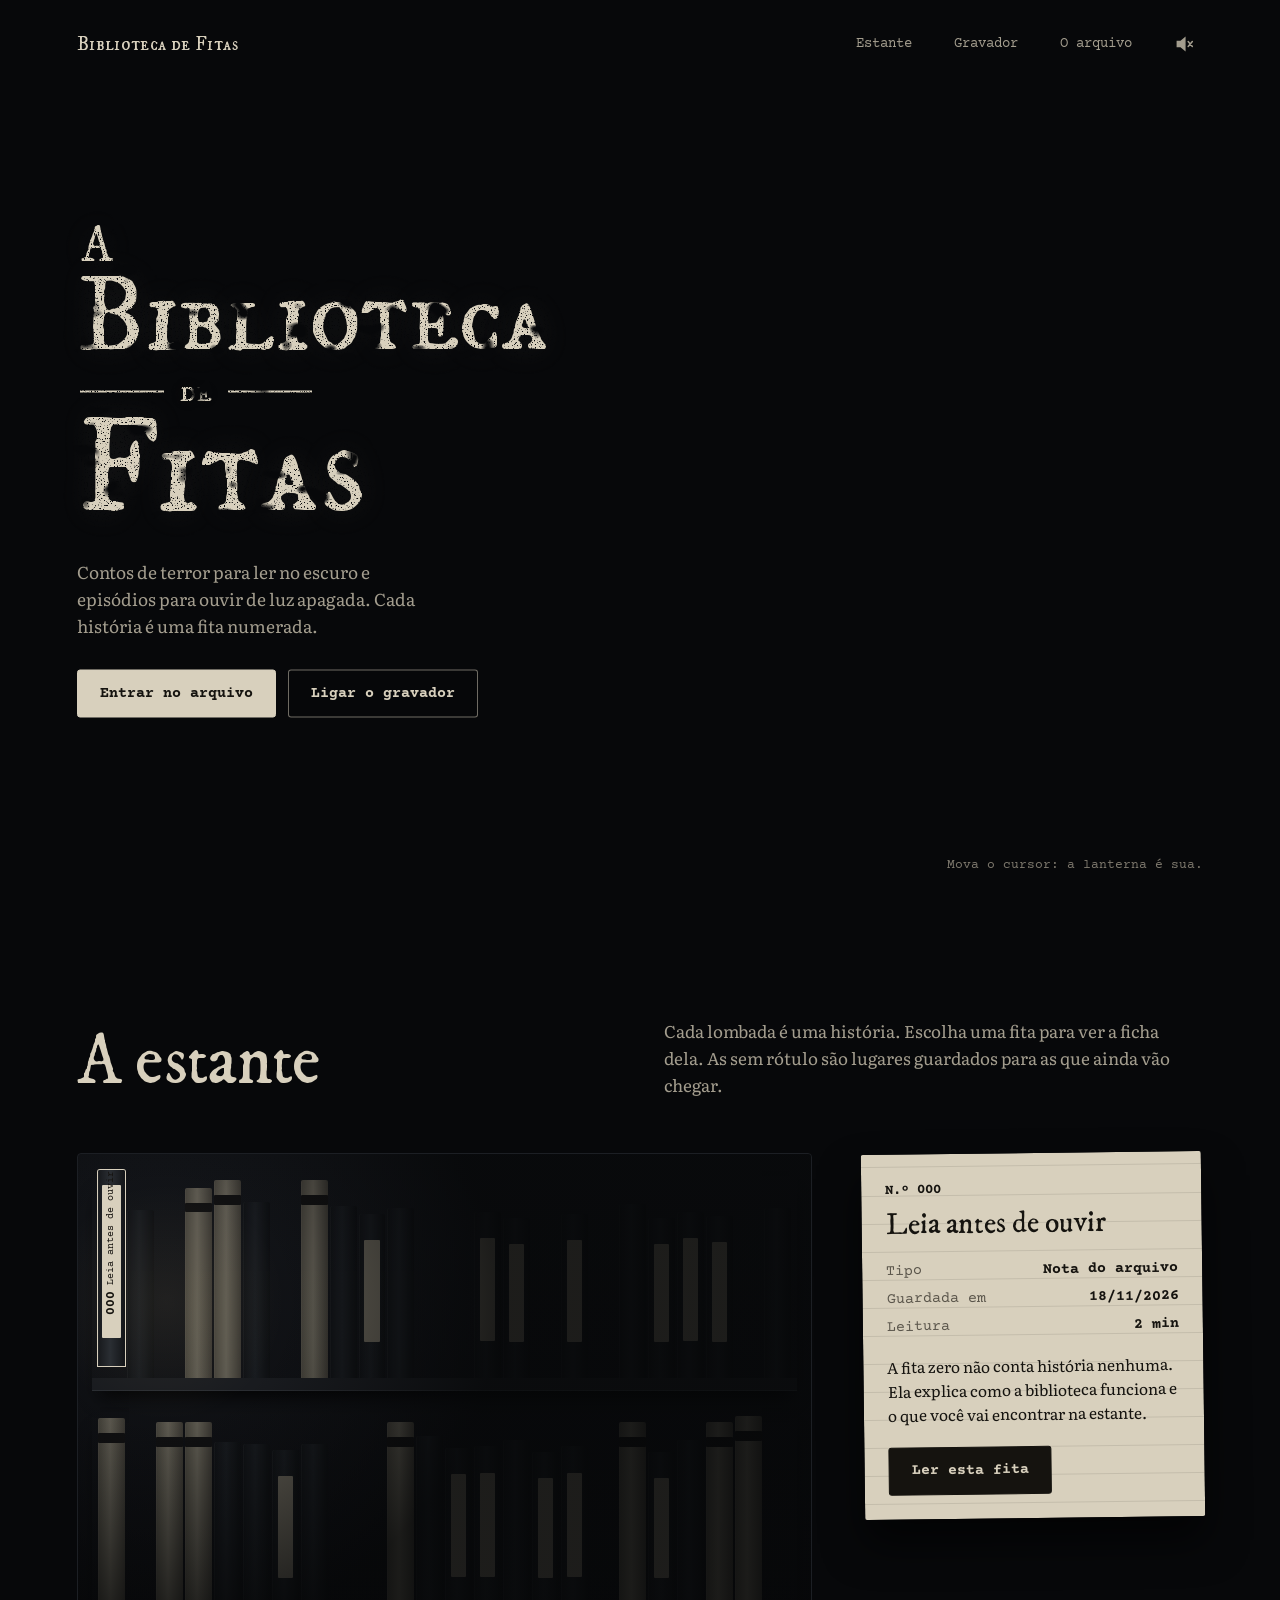
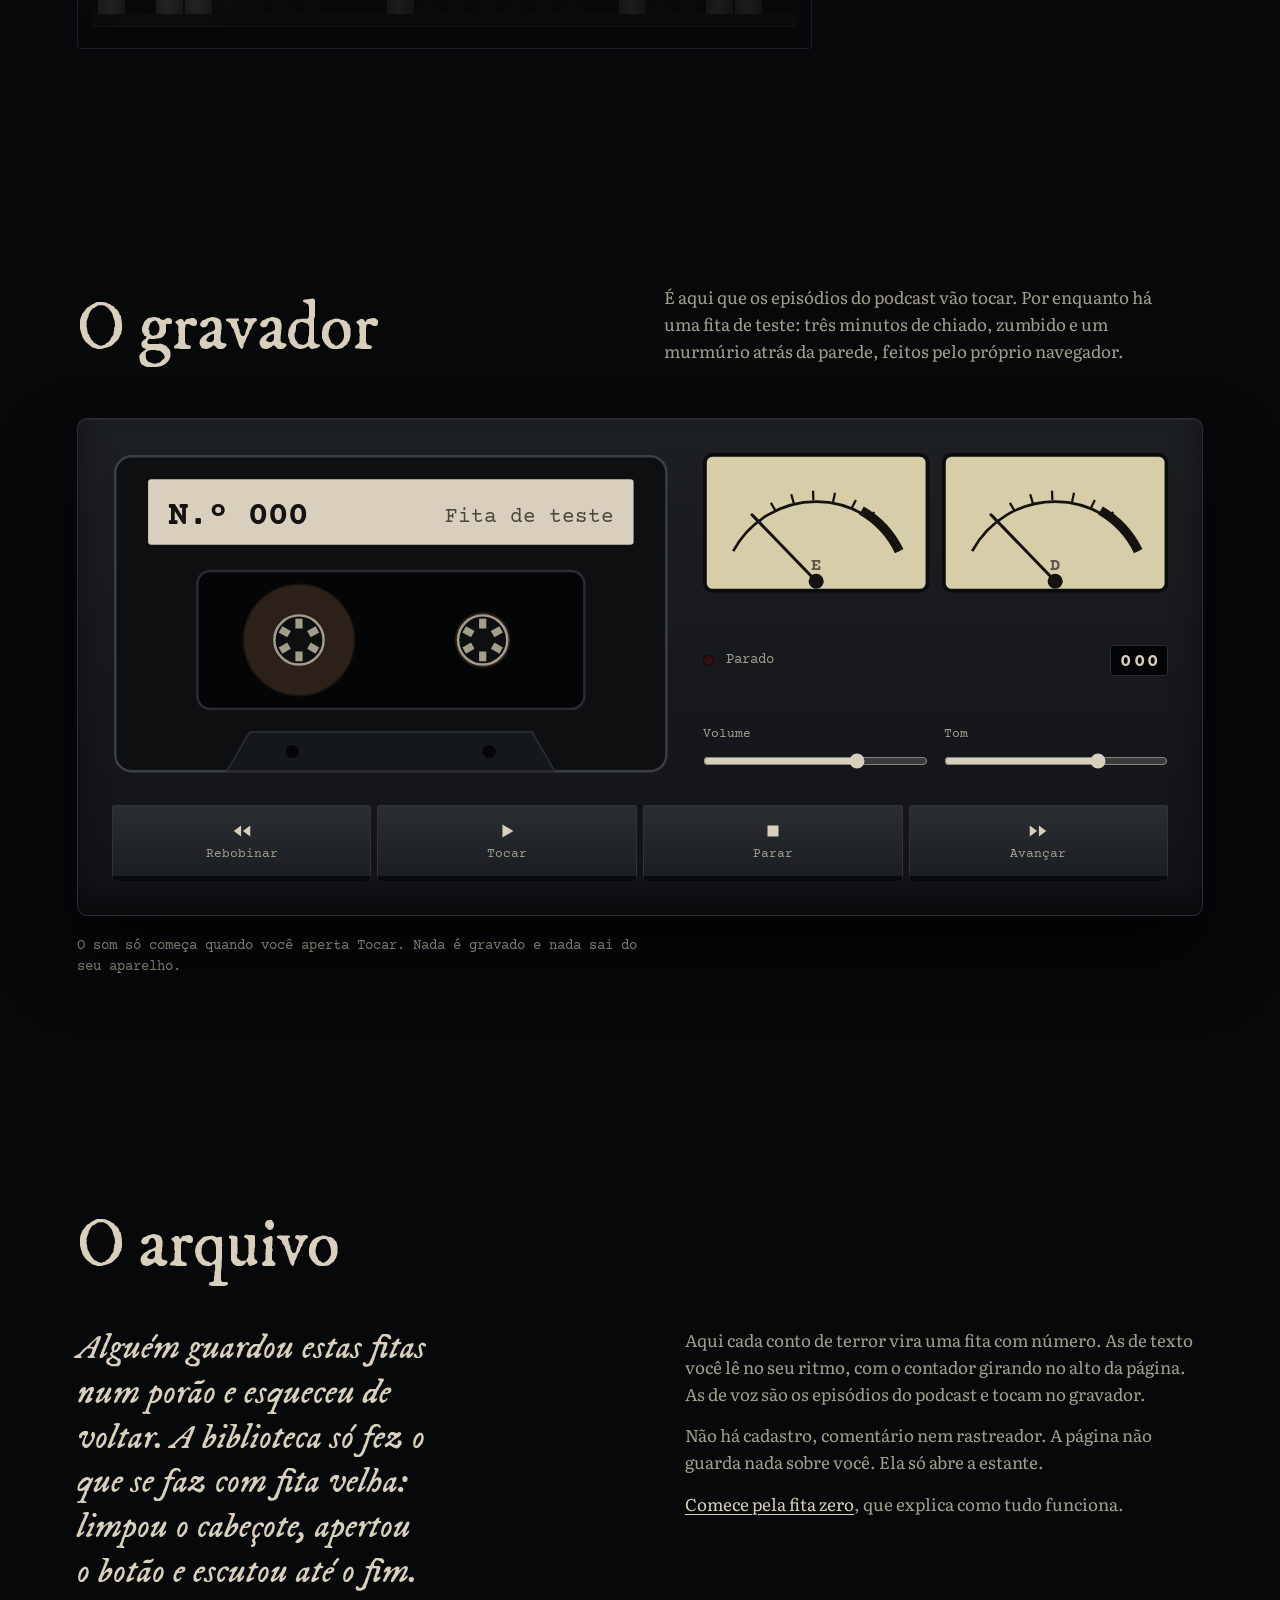
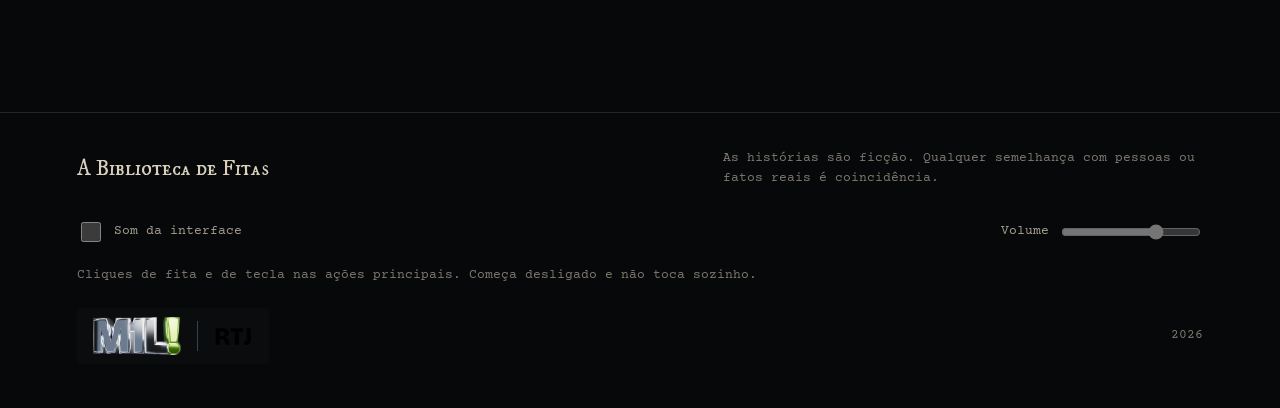
==== commit 5506f93e: "Som da interface com uisfx (mechanical) Interruptor Som na barra e no rodapé, com volume, desligado " ====
--- a/index.html
+++ b/index.html
@@ -13,8 +13,8 @@
   <meta property="og:title" content="A Biblioteca de Fitas">
   <meta property="og:description" content="Contos de terror e podcast. Cada história é uma fita numerada na estante.">
   <link rel="icon" href="./favicon.svg" type="image/svg+xml">
-  <script type="module" crossorigin src="./assets/index-B1r8LIFy.js"></script>
-  <link rel="stylesheet" crossorigin href="./assets/index-V4EvVghU.css">
+  <script type="module" crossorigin src="./assets/index-DY0qIlci.js"></script>
+  <link rel="stylesheet" crossorigin href="./assets/index-D1ENxmEc.css">
 </head>
 <body>
   <div id="raiz">
--- a/assets/index-D1ENxmEc.css
+++ b/assets/index-D1ENxmEc.css
@@ -0,0 +1 @@
+@font-face{font-family:IM Fell DW Pica SC;font-style:normal;font-weight:400;font-display:swap;src:url(./im-fell-dw-pica-sc-latin-400-normal-DiGyXIoI.woff2) format("woff2")}@font-face{font-family:IM Fell DW Pica;font-style:normal;font-weight:400;font-display:swap;src:url(./im-fell-dw-pica-latin-400-normal-CvO4MhwA.woff2) format("woff2")}@font-face{font-family:IM Fell DW Pica;font-style:italic;font-weight:400;font-display:swap;src:url(./im-fell-dw-pica-latin-400-italic-DofQCskI.woff2) format("woff2")}@font-face{font-family:Literata;font-style:normal;font-weight:200 900;font-display:swap;src:url(./literata-latin-wght-normal-DLxlUchJ.woff2) format("woff2")}@font-face{font-family:Literata;font-style:italic;font-weight:200 900;font-display:swap;src:url(./literata-latin-wght-italic-Bm_GJfSc.woff2) format("woff2")}@font-face{font-family:Courier Prime;font-style:normal;font-weight:400;font-display:swap;src:url(./courier-prime-latin-400-normal-BbyBr73r.woff2) format("woff2")}@font-face{font-family:Courier Prime;font-style:normal;font-weight:700;font-display:swap;src:url(./courier-prime-latin-700-normal-D1YCjmaD.woff2) format("woff2")}:root{--breu: #07080a;--porao: #0c0e11;--aco: #16191d;--aco-2: #23272c;--aco-3: #353a41;--creme: #d8d0bd;--creme-2: #a39d8e;--creme-3: #7d786d;--fio: rgba(216, 208, 189, .14);--tinta: #15130f;--rec: #e0241b;--letreiro: "IM Fell DW Pica SC", "Times New Roman", serif;--titulo: "IM Fell DW Pica", Georgia, serif;--corpo: "Literata", Georgia, serif;--etiqueta: "Courier Prime", "Courier New", monospace;--lado: clamp(20px, 6vw, 96px);--macio: cubic-bezier(.2, .7, .2, 1)}*,*:before,*:after{box-sizing:border-box}html{background:var(--breu);color-scheme:dark;-webkit-text-size-adjust:100%}body{margin:0;background:var(--breu);color:var(--creme);font:400 17px/1.6 var(--corpo);-webkit-font-smoothing:antialiased;overflow-x:hidden}h1,h2,h3,p{margin:0}a{color:var(--creme);text-underline-offset:3px;text-decoration-thickness:1px}button{font:inherit;color:inherit;background:none;border:0;padding:0;cursor:pointer}:focus-visible{outline:2px solid var(--creme);outline-offset:3px;border-radius:2px}::selection{background:var(--creme);color:var(--tinta)}.espera{padding:30vh var(--lado)}.espera h1{font:400 clamp(40px,8vw,84px)/1 var(--letreiro)}.espera p{max-width:46ch;margin-top:18px;color:var(--creme-2)}.filtros{position:absolute}.botao{display:inline-flex;align-items:center;justify-content:center;min-height:48px;padding:12px 22px;background:var(--creme);color:var(--tinta);font:700 15px/1.2 var(--etiqueta);border:1px solid var(--creme);border-radius:3px;text-decoration:none;transition:transform .16s var(--macio),background-color .16s}.botao:active{transform:scale(.97)}.botao.fantasma{background:#07080a8c;color:var(--creme);border-color:#d8d0bd80}@media (hover: hover){html:not(.is-scrolling) .botao:hover{background:#f0e9d8}html:not(.is-scrolling) .botao.fantasma:hover{background:#d8d0bd1f}}.topo{position:relative;min-height:100svh;overflow:hidden;background:var(--breu);isolation:isolate;touch-action:pan-y}.topo>canvas{position:absolute;inset:0;width:100%;height:100%;z-index:-2;display:block}.topo.sem-gl{background:radial-gradient(60% 40% at 50% 46%,#1b2530 0%,#0b0d10 55%,var(--breu) 100%)}.topo:before{content:"";position:absolute;inset:0;z-index:-1;pointer-events:none;background:linear-gradient(90deg,#07080ad1,#07080a8c 30%,#07080a00 56%)}.barra{position:absolute;top:0;left:0;right:0;display:flex;justify-content:space-between;align-items:center;gap:16px;padding:22px var(--lado)}.barra-nome{font:400 19px/1 var(--letreiro);letter-spacing:.02em;text-decoration:none;white-space:nowrap}.barra ul{display:flex;gap:clamp(6px,2vw,26px);list-style:none;margin:0;padding:0}.barra button{font:400 14px/1 var(--etiqueta);color:var(--creme-2);min-height:44px;padding:0 8px;transition:color .16s;white-space:nowrap}@media (hover: hover){html:not(.is-scrolling) .barra button:hover{color:var(--creme)}}.topo-texto{position:absolute;left:var(--lado);top:50%;transform:translateY(-46%);width:min(46vw,600px)}.letreiro{display:grid;justify-items:start;font:400 clamp(64px,8.4vw,132px)/.86 var(--letreiro);color:var(--creme);filter:url(#gasto);text-shadow:0 0 34px rgba(216,208,189,.1)}.letreiro .l-a{font-size:.46em;line-height:1;padding-left:.08em}.letreiro .l-b{letter-spacing:-.012em}.letreiro .l-de{font-size:.3em;line-height:1;display:flex;align-items:center;gap:.5em;margin:.34em 0 .2em .1em}.letreiro .l-de:before,.letreiro .l-de:after{content:"";width:2.6em;height:2px;background:currentColor}.letreiro .l-f{font-size:1.24em;letter-spacing:.01em}.topo-sub{margin-top:30px;max-width:34ch;font-size:clamp(17px,1.35vw,20px);line-height:1.55;color:var(--creme-2)}.topo-acoes{display:flex;flex-wrap:wrap;gap:12px;margin-top:30px}.topo-dica{position:absolute;right:var(--lado);bottom:26px;font:400 13px/1.3 var(--etiqueta);color:var(--creme-3)}@media (max-aspect-ratio: 115/100){.topo:before{background:linear-gradient(180deg,#07080ab3,#07080a00 36% 72%,#07080ae6 84%)}.topo-texto{position:static;transform:none;width:auto;padding:74px var(--lado) 0;display:flex;flex-direction:column;align-items:center;text-align:center;min-height:100svh}.letreiro{justify-items:center;font-size:clamp(40px,min(12.6vw,7.2svh),92px)}.letreiro .l-a{padding-left:0}.letreiro .l-de{margin-left:0}.topo-sub{margin-top:auto;font-size:15.5px;line-height:1.45;max-width:31ch;color:var(--creme)}.topo-acoes{margin-top:16px;padding-bottom:50px;justify-content:center;flex-wrap:nowrap;gap:8px}.topo-acoes .botao{padding:12px 14px;font-size:14px;white-space:nowrap}.barra{padding:12px var(--lado)}.barra li:nth-last-child(2){display:none}.topo-dica{left:0;right:0;bottom:20px;text-align:center}}@media (max-width: 430px) and (max-aspect-ratio: 115/100){.barra li:nth-last-child(3){display:none}}@media (max-width: 380px){.barra-nome{font-size:16px}.barra button{font-size:13px;padding:0 5px}.topo-acoes .botao{padding:12px 9px;font-size:13px}}.secao{padding:clamp(72px,13vh,150px) var(--lado);max-width:1320px;margin:0 auto}.secao h2{font:400 clamp(40px,5.4vw,76px)/1 var(--titulo);letter-spacing:-.01em}.secao-cab{display:grid;grid-template-columns:minmax(0,1fr) minmax(0,1fr);gap:20px 48px;align-items:end;margin-bottom:clamp(36px,6vh,64px)}.secao-cab p{color:var(--creme-2);max-width:52ch}@media (max-width: 820px){.secao-cab{grid-template-columns:1fr}}.estante-corpo{display:grid;grid-template-columns:minmax(0,1fr) 340px;gap:clamp(24px,4vw,56px);align-items:start}.movel{position:relative;--lx: 12%;--ly: 30%;background:linear-gradient(180deg,#121418,#0c0d10);border:1px solid #1c1f24;border-radius:4px;padding:22px 14px 0;overflow:hidden;touch-action:pan-y}.movel:after{content:"";position:absolute;inset:0;pointer-events:none;background:radial-gradient(circle 330px at var(--lx) var(--ly),rgba(255,226,170,.07) 0,rgba(7,8,10,0) 36%,rgba(5,6,7,.74) 100%)}.prateleira{display:flex;align-items:flex-end;gap:2px;height:clamp(150px,19vw,214px);padding:0 6px;border-bottom:12px solid #191b1f;box-shadow:0 1px #2a2d32,0 14px 18px -8px #000000e6;margin-bottom:22px}.lombada{position:relative;flex:1 1 0;min-width:0;height:var(--alt);border-radius:2px 2px 0 0;background:linear-gradient(90deg,#101215,#1a1d21 45%,#0d0f11);box-shadow:inset 1px 0 #ffffff0a}.lombada.vaga{opacity:.86}.lombada.vaga:before{content:"";position:absolute;inset:16% 22% 22%;background:#6f6a5e;border-radius:1px}.lombada.v1:before{display:none}.lombada.v2{visibility:hidden}.lombada.v3{background:linear-gradient(90deg,#4b483f,#6a665a 45%,#3f3c35)}.lombada.v3:before{height:5%;inset:8% 0 auto;background:#111}.lombada.cheia{z-index:1;background:linear-gradient(90deg,#17191c,#2a2e33 45%,#131518);cursor:pointer;transition:transform .22s var(--macio);display:flex;flex-direction:column;align-items:center;justify-content:flex-start;padding:0;overflow:hidden}.lombada.cheia:before{content:"";position:absolute;inset:8% 14% 14%;background:var(--creme);border-radius:1px}.lombada-rot{position:relative;writing-mode:vertical-rl;transform:rotate(180deg);color:var(--tinta);font:400 clamp(9px,.82vw,12px)/1 var(--etiqueta);white-space:nowrap;overflow:hidden;text-overflow:ellipsis;max-height:82%;margin-top:4%}.lombada-rot b{font-size:1.2em;margin-bottom:.5em}.lombada.cheia.is-sel{transform:translateY(-12px);box-shadow:0 0 0 1px var(--creme),inset 1px 0 #ffffff0a}@media (hover: hover){html:not(.is-scrolling) .lombada.cheia:not(.is-sel):hover{transform:translateY(-8px)}}.ficha{position:relative;background:var(--creme);color:var(--tinta);font:400 15px/1.5 var(--etiqueta);padding:26px 24px 24px;border-radius:2px;transform:rotate(-.7deg);box-shadow:0 24px 40px #0009;background-image:repeating-linear-gradient(180deg,transparent 0 27px,rgba(21,19,15,.1) 27px 28px);background-position:0 14px}.ficha-num{font-weight:700;font-size:14px}.ficha h3{font:400 30px/1.08 var(--titulo);margin:8px 0 16px}.ficha dl{margin:0 0 14px;display:grid;gap:0}.ficha dl div{display:flex;justify-content:space-between;gap:12px;line-height:28px}.ficha dt{color:#5a554b}.ficha dd{margin:0;font-weight:700}.ficha-resumo{font:400 15.5px/1.55 var(--corpo);margin-bottom:20px}.ficha .botao{background:var(--tinta);color:var(--creme);border-color:var(--tinta)}@media (hover: hover){html:not(.is-scrolling) .ficha .botao:hover{background:#2a2620}}.ficha-vazia{font-size:15px}@media (max-width: 900px){.estante-corpo{grid-template-columns:1fr}.ficha{transform:none;max-width:460px}}.deck{display:grid;grid-template-columns:minmax(0,1.2fr) minmax(0,1fr);gap:26px 34px;padding:clamp(18px,3vw,34px);border-radius:10px;border:1px solid #2b2f35;background:linear-gradient(180deg,#1c1f23,#111316);box-shadow:inset 0 1px #ffffff12,inset 0 -18px 30px #00000073,0 40px 70px #000000b3}.deck-fita svg{display:block;width:100%;height:auto}.k7{fill:#0d0f11;stroke:#3a3f46;stroke-width:1.5}.k7-etiqueta{fill:var(--creme)}.k7-num{font:700 21px var(--etiqueta);fill:var(--tinta)}.k7-nome{font:400 12.5px var(--etiqueta);fill:#4a463d}.k7-janela{fill:#040506;stroke:#2a2e34;stroke-width:1.5}.k7-base{fill:#15181b;stroke:#2a2e34}.k7-furo{fill:#040506}.carretel .rolo{fill:#2b211a;stroke:#17110d;stroke-width:1;transform-box:fill-box;transform-origin:center}.carretel.e .rolo{transform:scale(calc(var(--rolo-e, 34) / 34))}.carretel.d .rolo{transform:scale(calc(var(--rolo-d, 17) / 34))}.carretel .gira{transform-box:fill-box;transform-origin:center}.carretel.e .gira{transform:rotate(var(--giro-e, 0deg))}.carretel.d .gira{transform:rotate(var(--giro-d, 0deg))}.carretel .miolo{fill:#0d0f11;stroke:var(--creme-2);stroke-width:1.5}.carretel .dente{fill:var(--creme-2)}.deck-lado{display:flex;flex-direction:column;gap:18px;justify-content:space-between}.deck-vus{display:grid;grid-template-columns:1fr 1fr;gap:12px}.vu{display:block;width:100%;height:auto}.vu-fundo{fill:#d6cda9;stroke:#0a0b0c;stroke-width:2}.vu-arco{fill:none;stroke:var(--tinta);stroke-width:1.4}.vu-vermelho{fill:none;stroke:var(--tinta);stroke-width:5}.vu-risco{stroke:var(--tinta);stroke-width:1.2}.vu-agulha{stroke:var(--tinta);stroke-width:1.6;stroke-linecap:round;transform-origin:60px 68px;transform:rotate(-44deg)}.deck-vus .vu:first-child .vu-agulha{transform:rotate(var(--vu-e, -44deg))}.deck-vus .vu:last-child .vu-agulha{transform:rotate(var(--vu-d, -44deg))}.vu-pino{fill:var(--tinta)}.vu-letra{font:700 9px var(--etiqueta);fill:#5a554b}.deck-visor{display:flex;align-items:center;gap:12px;font:400 14px/1 var(--etiqueta);color:var(--creme-2)}.led{width:11px;height:11px;border-radius:50%;background:#34100e;box-shadow:inset 0 0 0 1px #0009;flex:none}.led.is-on{background:var(--rec);box-shadow:0 0 10px 2px #e0241ba6,0 0 28px 6px #e0241b40}.contador{margin-left:auto;display:inline-flex;background:#040506;border:1px solid #2a2e34;border-radius:3px;padding:6px 9px 4px;box-shadow:inset 0 2px 6px #000000e6}.contador b{font:700 19px/1 var(--etiqueta);color:var(--creme);letter-spacing:.14em;font-variant-numeric:tabular-nums;margin-right:-.14em}.deck-ajustes{display:grid;grid-template-columns:1fr 1fr;gap:16px}.deck-ajustes label{display:grid;gap:6px;font:400 13px/1 var(--etiqueta);color:var(--creme-2)}.deck-ajustes input{width:100%;height:28px;margin:0;accent-color:var(--creme);background:transparent}.deck-teclas{grid-column:1 / -1;display:grid;grid-template-columns:repeat(4,1fr);gap:6px;padding-top:4px}.deck-teclas button{display:flex;flex-direction:column;align-items:center;justify-content:center;gap:6px;min-height:76px;border-radius:3px 3px 6px 6px;border:1px solid #2f343a;border-bottom-width:5px;border-bottom-color:#08090a;background:linear-gradient(180deg,#2a2e33,#1a1d21);font:400 12.5px/1 var(--etiqueta);color:var(--creme-2);transition:transform .12s var(--macio),border-bottom-width .12s var(--macio)}.deck-teclas svg{width:22px;height:22px;fill:var(--creme)}.deck-teclas button:active,.deck-teclas button.is-on{transform:translateY(3px);border-bottom-width:2px;background:linear-gradient(180deg,#1c1f23,#141618);color:var(--creme)}.gravador-nota{margin-top:20px;font:400 14px/1.5 var(--etiqueta);color:var(--creme-3);max-width:70ch}@media (max-width: 760px){.deck{grid-template-columns:1fr}.deck-teclas button{min-height:68px}}@media (max-width: 360px){.deck-teclas span{font-size:11px}}.sobre h2{margin-bottom:clamp(28px,5vh,52px)}.sobre-colunas{display:grid;grid-template-columns:minmax(0,1.05fr) minmax(0,1fr);gap:28px 64px}.sobre-abre{font:italic 400 clamp(24px,2.7vw,36px)/1.3 var(--titulo);color:var(--creme);max-width:22ch}.sobre-colunas div p{color:var(--creme-2);max-width:54ch}.sobre-colunas div p+p{margin-top:14px}@media (max-width: 820px){.sobre-colunas{grid-template-columns:1fr}.sobre-abre{max-width:26ch}}.rodape{border-top:1px solid var(--fio);padding:36px var(--lado) 44px;display:grid;gap:22px;max-width:1320px;margin:0 auto}.rodape-linha{display:flex;flex-wrap:wrap;justify-content:space-between;align-items:center;gap:14px 30px}.rodape-nome{font:400 22px/1 var(--letreiro)}.rodape-aviso,.rodape-ano{font:400 13px/1.5 var(--etiqueta);color:var(--creme-3);max-width:60ch}.assinatura{display:inline-flex;align-items:center;gap:16px;min-height:56px;padding:8px 16px;border-radius:4px;background:#0b0c0e;text-decoration:none}.assinatura>img{height:38px;width:auto}.assinatura-barra{width:1px;height:30px;background:#38424c}.assinatura .rtj-vivo img{height:24px;width:auto;display:block}.rtj-vivo{position:relative;display:inline-block;line-height:0;touch-action:pan-y}.rtj-vivo canvas{position:absolute;inset:0;width:100%;height:100%;-webkit-mask:url(../img/marca/rtj.svg) center / 100% 100% no-repeat;mask:url(../img/marca/rtj.svg) center / 100% 100% no-repeat}.rtj-vivo.rtj-on img{visibility:hidden}.leitura{min-height:100svh}.leitura-topo{position:sticky;top:0;z-index:5;display:flex;align-items:center;justify-content:space-between;gap:16px;padding:12px var(--lado);background:#07080ae6;border-bottom:1px solid var(--fio)}.voltar{display:inline-flex;align-items:center;gap:6px;min-height:44px;font:400 14px/1 var(--etiqueta);color:var(--creme-2);text-decoration:none}.voltar svg{width:18px;height:18px;fill:none;stroke:currentColor;stroke-width:2}.leitura article,.leitura-aviso{max-width:680px;margin:0 auto;padding:clamp(48px,10vh,110px) clamp(20px,5vw,32px) 80px}.leitura-num{display:flex;flex-wrap:wrap;gap:6px 16px;font:700 15px/1.3 var(--etiqueta);color:var(--creme)}.leitura-num span{font-weight:400;color:var(--creme-3)}.leitura h1{font:400 clamp(40px,7vw,72px)/1.02 var(--titulo);letter-spacing:-.01em;margin:14px 0 clamp(32px,6vh,56px);text-wrap:balance}.prosa{font:400 clamp(18px,1.25vw + 14px,20.5px)/1.78 var(--corpo);color:#cfc8b6}.prosa p+p{margin-top:1.15em}.prosa h2{font:400 clamp(28px,4vw,36px)/1.15 var(--titulo);color:var(--creme);margin:1.8em 0 .6em}.prosa h3{font:italic 400 26px/1.2 var(--titulo);color:var(--creme);margin:1.6em 0 .5em}.prosa strong{color:var(--creme);font-weight:600}.prosa blockquote{margin:1.4em 0;padding-left:20px;border-left:2px solid var(--creme-3);font-style:italic}.pausa{border:0;height:28px;background:radial-gradient(circle,var(--creme-3) 2px,transparent 2.5px) center / 26px 28px repeat-x;width:78px;margin:2em auto}.leitura-fim{margin-top:clamp(56px,10vh,96px);padding-top:26px;border-top:1px solid var(--fio);display:flex;flex-wrap:wrap;justify-content:space-between;align-items:center;gap:16px}.leitura-fim p{font:italic 400 24px/1 var(--titulo)}.leitura-fim div{display:flex;flex-wrap:wrap;gap:10px}.leitura-aviso h1{font-size:clamp(34px,6vw,52px);margin-bottom:18px}.leitura-aviso p{color:var(--creme-2)}.leitura-aviso p+p{margin-top:12px}@media (prefers-reduced-motion: reduce){*,*:before,*:after{transition-duration:.01ms!important;animation-duration:.01ms!important}}.letreiro .l-b,.letreiro .l-f{position:relative}.letreiro.is-falha{animation:tremor .42s steps(2,end)}.letreiro.is-falha .l-b{text-shadow:4px 0 rgba(224,36,27,.75),-4px 0 rgba(60,200,220,.55);transform:translate(-.012em)}.letreiro.is-falha .l-f{text-shadow:-5px 0 rgba(224,36,27,.75),5px 0 rgba(60,200,220,.5);clip-path:inset(0 0 38% 0);transform:translate(.02em)}.letreiro.is-falha .l-a{opacity:.35}@keyframes tremor{0%{transform:translate(0)}25%{transform:translate(-3px,1px)}50%{transform:translate(4px,-1px)}75%{transform:translate(-2px)}to{transform:translate(0)}}.estatica{position:fixed;inset:0;z-index:4;pointer-events:none;opacity:.05;mix-blend-mode:screen;background-image:url("data:image/svg+xml;utf8,<svg xmlns='http://www.w3.org/2000/svg' width='220' height='220'><filter id='n'><feTurbulence type='fractalNoise' baseFrequency='.9' numOctaves='2' stitchTiles='stitch'/><feColorMatrix values='0 0 0 0 .85  0 0 0 0 .85  0 0 0 0 .85  0 0 0 1.4 -.35'/></filter><rect width='100%' height='100%' filter='url(%23n)'/></svg>");animation:chuvisco .5s steps(5) infinite}.estatica[data-surto]{opacity:.34}@keyframes chuvisco{0%{background-position:0 0}20%{background-position:-60px 40px}40%{background-position:80px -30px}60%{background-position:-30px -70px}80%{background-position:50px 60px}to{background-position:0 0}}.contador b[data-falha]{color:var(--rec);text-shadow:2px 0 rgba(60,200,220,.6)}@media (prefers-reduced-motion: reduce){.estatica{animation:none;opacity:.03}.letreiro.is-falha{animation:none}}.botao-som{display:inline-grid;place-items:center;width:38px;height:38px;padding:0;background:transparent;border:1px solid transparent;border-radius:3px;color:var(--creme-2);cursor:pointer}.botao-som:hover,.botao-som:focus-visible{color:var(--creme);border-color:var(--fio)}.botao-som[aria-pressed=true]{color:var(--creme)}.botao-som svg{width:20px;height:20px;fill:currentColor;stroke:currentColor;stroke-width:1.8;stroke-linecap:round}.botao-som .ondas,.botao-som .corte{fill:none}.rodape-som{display:flex;flex-wrap:wrap;align-items:center;gap:12px 24px}.som-chave,.som-volume{display:inline-flex;align-items:center;gap:10px;font:400 13px/1.2 var(--etiqueta);color:var(--creme-2);min-height:44px}.som-chave input{width:20px;height:20px;accent-color:var(--rec)}.som-volume input{width:140px}.som-nota{flex-basis:100%;margin:0;font:400 13px/1.5 var(--etiqueta);color:var(--creme-3)}
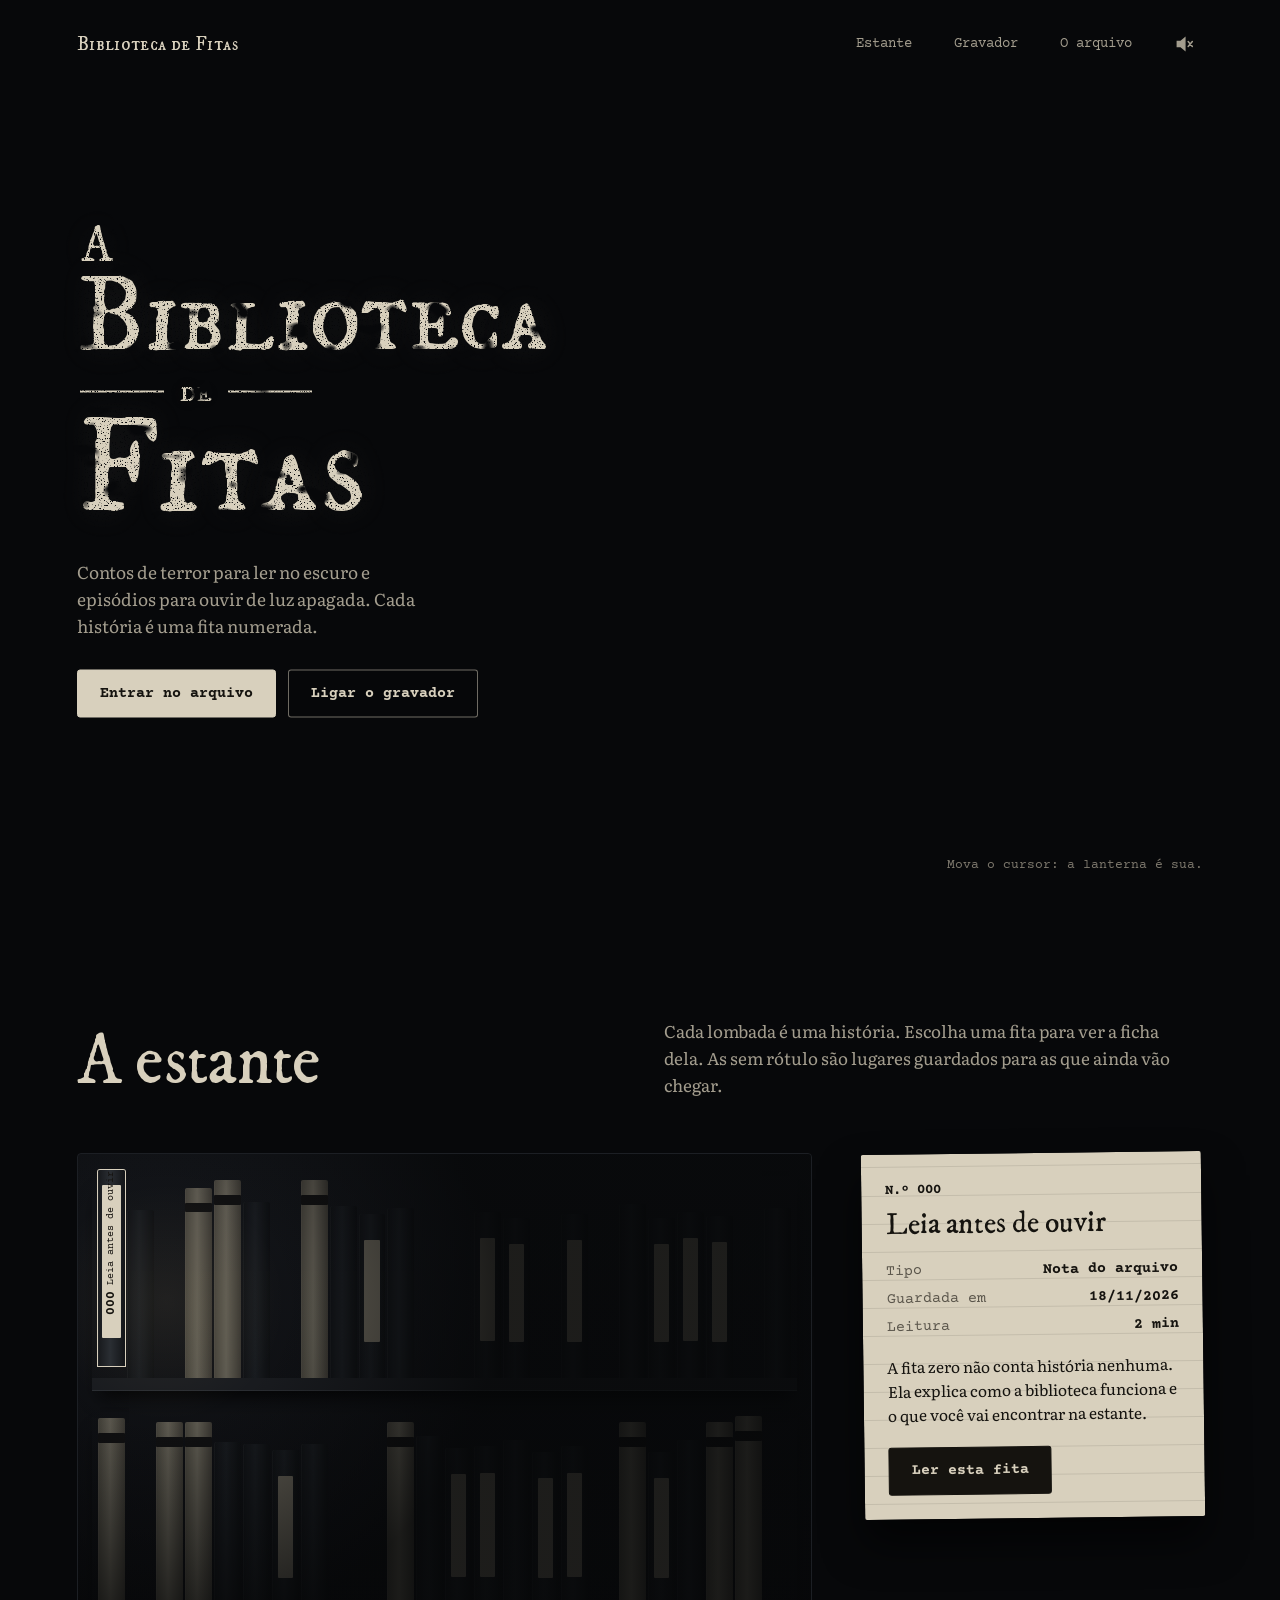
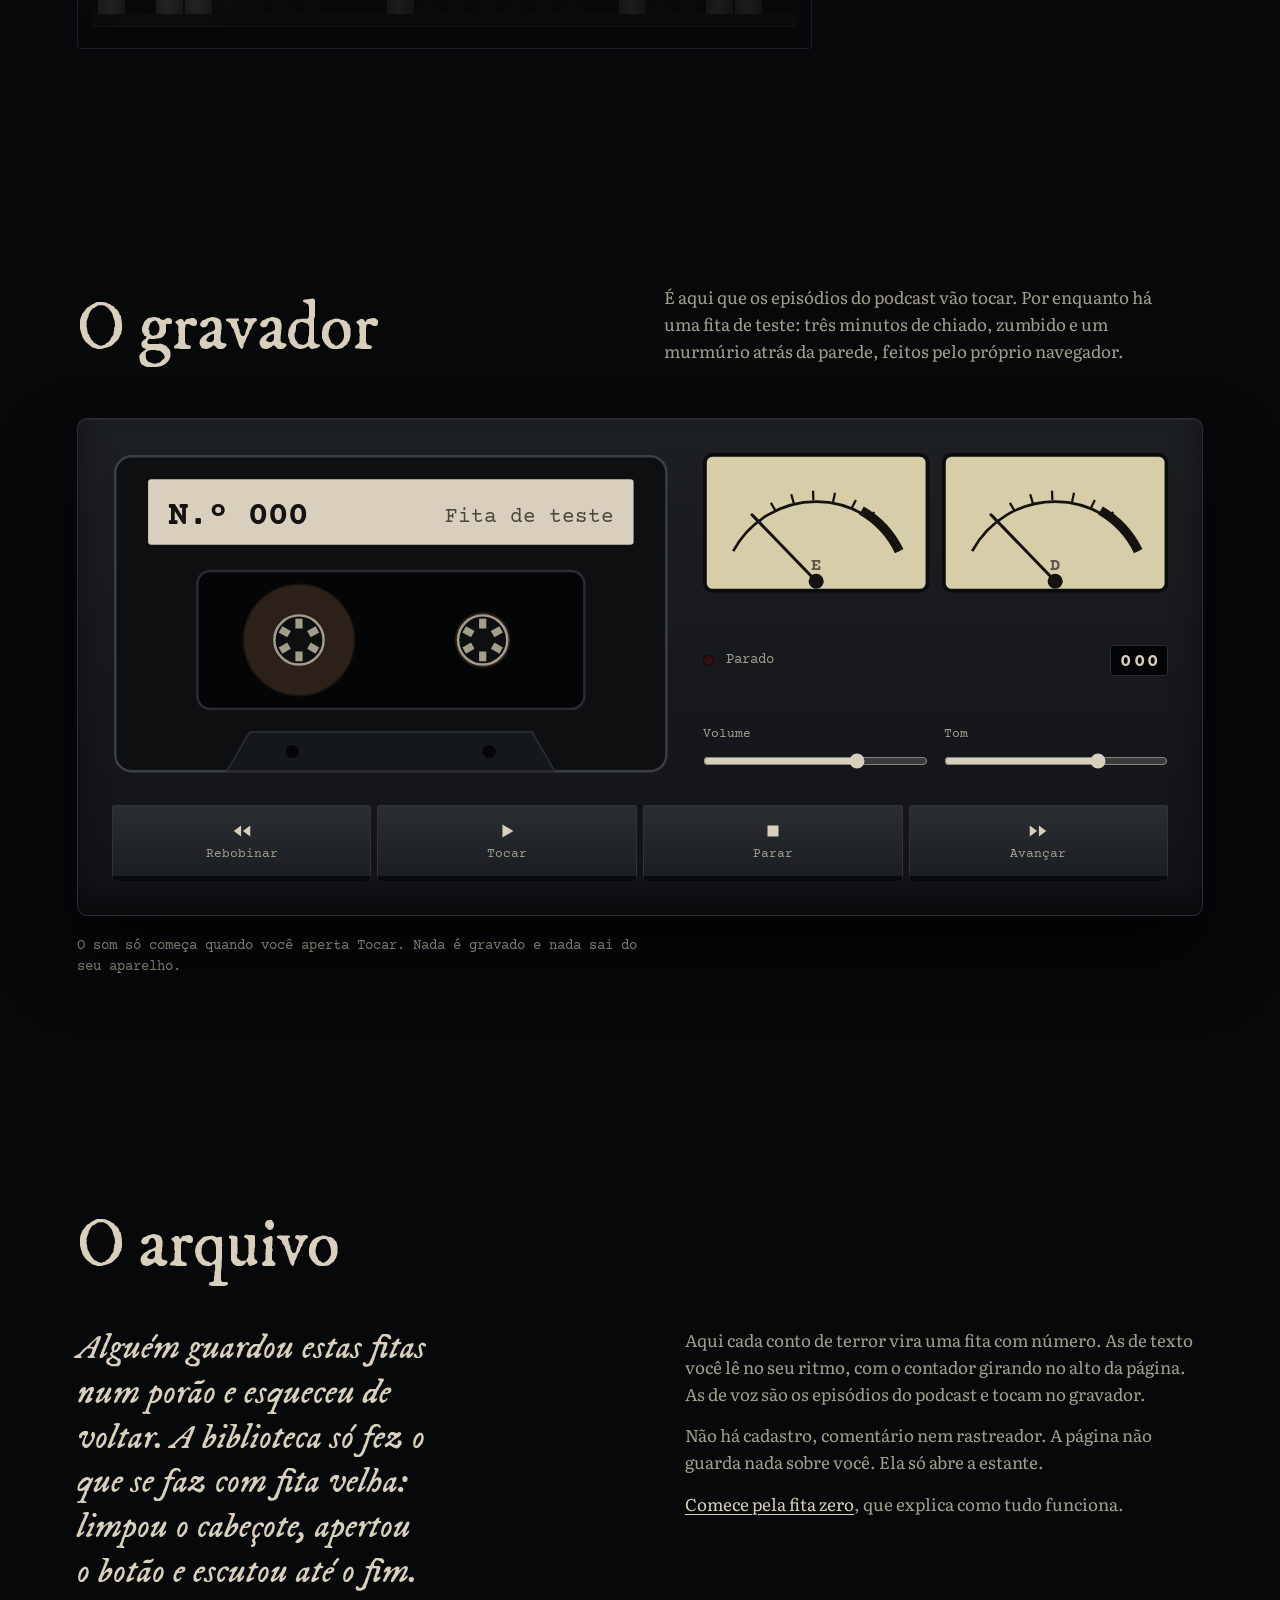
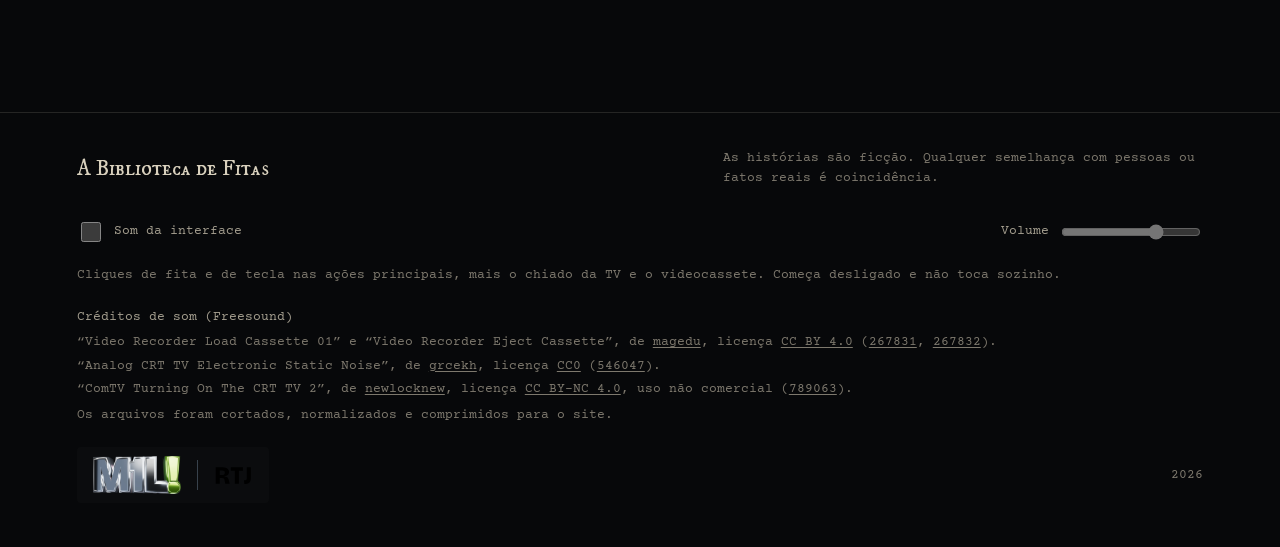
==== commit ad0e26a5: "Sons de cena do Freesound no site Adiciona quatro sons do Freesound ligados ao interruptor Som: TV l" ====
--- a/index.html
+++ b/index.html
@@ -13,8 +13,8 @@
   <meta property="og:title" content="A Biblioteca de Fitas">
   <meta property="og:description" content="Contos de terror e podcast. Cada história é uma fita numerada na estante.">
   <link rel="icon" href="./favicon.svg" type="image/svg+xml">
-  <script type="module" crossorigin src="./assets/index-DY0qIlci.js"></script>
-  <link rel="stylesheet" crossorigin href="./assets/index-D1ENxmEc.css">
+  <script type="module" crossorigin src="./assets/index-BrR3KA67.js"></script>
+  <link rel="stylesheet" crossorigin href="./assets/index-Czw1aq1-.css">
 </head>
 <body>
   <div id="raiz">
--- a/assets/index-Czw1aq1-.css
+++ b/assets/index-Czw1aq1-.css
@@ -0,0 +1 @@
+@font-face{font-family:IM Fell DW Pica SC;font-style:normal;font-weight:400;font-display:swap;src:url(./im-fell-dw-pica-sc-latin-400-normal-DiGyXIoI.woff2) format("woff2")}@font-face{font-family:IM Fell DW Pica;font-style:normal;font-weight:400;font-display:swap;src:url(./im-fell-dw-pica-latin-400-normal-CvO4MhwA.woff2) format("woff2")}@font-face{font-family:IM Fell DW Pica;font-style:italic;font-weight:400;font-display:swap;src:url(./im-fell-dw-pica-latin-400-italic-DofQCskI.woff2) format("woff2")}@font-face{font-family:Literata;font-style:normal;font-weight:200 900;font-display:swap;src:url(./literata-latin-wght-normal-DLxlUchJ.woff2) format("woff2")}@font-face{font-family:Literata;font-style:italic;font-weight:200 900;font-display:swap;src:url(./literata-latin-wght-italic-Bm_GJfSc.woff2) format("woff2")}@font-face{font-family:Courier Prime;font-style:normal;font-weight:400;font-display:swap;src:url(./courier-prime-latin-400-normal-BbyBr73r.woff2) format("woff2")}@font-face{font-family:Courier Prime;font-style:normal;font-weight:700;font-display:swap;src:url(./courier-prime-latin-700-normal-D1YCjmaD.woff2) format("woff2")}:root{--breu: #07080a;--porao: #0c0e11;--aco: #16191d;--aco-2: #23272c;--aco-3: #353a41;--creme: #d8d0bd;--creme-2: #a39d8e;--creme-3: #7d786d;--fio: rgba(216, 208, 189, .14);--tinta: #15130f;--rec: #e0241b;--letreiro: "IM Fell DW Pica SC", "Times New Roman", serif;--titulo: "IM Fell DW Pica", Georgia, serif;--corpo: "Literata", Georgia, serif;--etiqueta: "Courier Prime", "Courier New", monospace;--lado: clamp(20px, 6vw, 96px);--macio: cubic-bezier(.2, .7, .2, 1)}*,*:before,*:after{box-sizing:border-box}html{background:var(--breu);color-scheme:dark;-webkit-text-size-adjust:100%}body{margin:0;background:var(--breu);color:var(--creme);font:400 17px/1.6 var(--corpo);-webkit-font-smoothing:antialiased;overflow-x:hidden}h1,h2,h3,p{margin:0}a{color:var(--creme);text-underline-offset:3px;text-decoration-thickness:1px}button{font:inherit;color:inherit;background:none;border:0;padding:0;cursor:pointer}:focus-visible{outline:2px solid var(--creme);outline-offset:3px;border-radius:2px}::selection{background:var(--creme);color:var(--tinta)}.espera{padding:30vh var(--lado)}.espera h1{font:400 clamp(40px,8vw,84px)/1 var(--letreiro)}.espera p{max-width:46ch;margin-top:18px;color:var(--creme-2)}.filtros{position:absolute}.botao{display:inline-flex;align-items:center;justify-content:center;min-height:48px;padding:12px 22px;background:var(--creme);color:var(--tinta);font:700 15px/1.2 var(--etiqueta);border:1px solid var(--creme);border-radius:3px;text-decoration:none;transition:transform .16s var(--macio),background-color .16s}.botao:active{transform:scale(.97)}.botao.fantasma{background:#07080a8c;color:var(--creme);border-color:#d8d0bd80}@media (hover: hover){html:not(.is-scrolling) .botao:hover{background:#f0e9d8}html:not(.is-scrolling) .botao.fantasma:hover{background:#d8d0bd1f}}.topo{position:relative;min-height:100svh;overflow:hidden;background:var(--breu);isolation:isolate;touch-action:pan-y}.topo>canvas{position:absolute;inset:0;width:100%;height:100%;z-index:-2;display:block}.topo.sem-gl{background:radial-gradient(60% 40% at 50% 46%,#1b2530 0%,#0b0d10 55%,var(--breu) 100%)}.topo:before{content:"";position:absolute;inset:0;z-index:-1;pointer-events:none;background:linear-gradient(90deg,#07080ad1,#07080a8c 30%,#07080a00 56%)}.barra{position:absolute;top:0;left:0;right:0;display:flex;justify-content:space-between;align-items:center;gap:16px;padding:22px var(--lado)}.barra-nome{font:400 19px/1 var(--letreiro);letter-spacing:.02em;text-decoration:none;white-space:nowrap}.barra ul{display:flex;gap:clamp(6px,2vw,26px);list-style:none;margin:0;padding:0}.barra button{font:400 14px/1 var(--etiqueta);color:var(--creme-2);min-height:44px;padding:0 8px;transition:color .16s;white-space:nowrap}@media (hover: hover){html:not(.is-scrolling) .barra button:hover{color:var(--creme)}}.topo-texto{position:absolute;left:var(--lado);top:50%;transform:translateY(-46%);width:min(46vw,600px)}.letreiro{display:grid;justify-items:start;font:400 clamp(64px,8.4vw,132px)/.86 var(--letreiro);color:var(--creme);filter:url(#gasto);text-shadow:0 0 34px rgba(216,208,189,.1)}.letreiro .l-a{font-size:.46em;line-height:1;padding-left:.08em}.letreiro .l-b{letter-spacing:-.012em}.letreiro .l-de{font-size:.3em;line-height:1;display:flex;align-items:center;gap:.5em;margin:.34em 0 .2em .1em}.letreiro .l-de:before,.letreiro .l-de:after{content:"";width:2.6em;height:2px;background:currentColor}.letreiro .l-f{font-size:1.24em;letter-spacing:.01em}.topo-sub{margin-top:30px;max-width:34ch;font-size:clamp(17px,1.35vw,20px);line-height:1.55;color:var(--creme-2)}.topo-acoes{display:flex;flex-wrap:wrap;gap:12px;margin-top:30px}.topo-dica{position:absolute;right:var(--lado);bottom:26px;font:400 13px/1.3 var(--etiqueta);color:var(--creme-3)}@media (max-aspect-ratio: 115/100){.topo:before{background:linear-gradient(180deg,#07080ab3,#07080a00 36% 72%,#07080ae6 84%)}.topo-texto{position:static;transform:none;width:auto;padding:74px var(--lado) 0;display:flex;flex-direction:column;align-items:center;text-align:center;min-height:100svh}.letreiro{justify-items:center;font-size:clamp(40px,min(12.6vw,7.2svh),92px)}.letreiro .l-a{padding-left:0}.letreiro .l-de{margin-left:0}.topo-sub{margin-top:auto;font-size:15.5px;line-height:1.45;max-width:31ch;color:var(--creme)}.topo-acoes{margin-top:16px;padding-bottom:50px;justify-content:center;flex-wrap:nowrap;gap:8px}.topo-acoes .botao{padding:12px 14px;font-size:14px;white-space:nowrap}.barra{padding:12px var(--lado)}.barra li:nth-last-child(2){display:none}.topo-dica{left:0;right:0;bottom:20px;text-align:center}}@media (max-width: 430px) and (max-aspect-ratio: 115/100){.barra li:nth-last-child(3){display:none}}@media (max-width: 380px){.barra-nome{font-size:16px}.barra button{font-size:13px;padding:0 5px}.topo-acoes .botao{padding:12px 9px;font-size:13px}}.secao{padding:clamp(72px,13vh,150px) var(--lado);max-width:1320px;margin:0 auto}.secao h2{font:400 clamp(40px,5.4vw,76px)/1 var(--titulo);letter-spacing:-.01em}.secao-cab{display:grid;grid-template-columns:minmax(0,1fr) minmax(0,1fr);gap:20px 48px;align-items:end;margin-bottom:clamp(36px,6vh,64px)}.secao-cab p{color:var(--creme-2);max-width:52ch}@media (max-width: 820px){.secao-cab{grid-template-columns:1fr}}.estante-corpo{display:grid;grid-template-columns:minmax(0,1fr) 340px;gap:clamp(24px,4vw,56px);align-items:start}.movel{position:relative;--lx: 12%;--ly: 30%;background:linear-gradient(180deg,#121418,#0c0d10);border:1px solid #1c1f24;border-radius:4px;padding:22px 14px 0;overflow:hidden;touch-action:pan-y}.movel:after{content:"";position:absolute;inset:0;pointer-events:none;background:radial-gradient(circle 330px at var(--lx) var(--ly),rgba(255,226,170,.07) 0,rgba(7,8,10,0) 36%,rgba(5,6,7,.74) 100%)}.prateleira{display:flex;align-items:flex-end;gap:2px;height:clamp(150px,19vw,214px);padding:0 6px;border-bottom:12px solid #191b1f;box-shadow:0 1px #2a2d32,0 14px 18px -8px #000000e6;margin-bottom:22px}.lombada{position:relative;flex:1 1 0;min-width:0;height:var(--alt);border-radius:2px 2px 0 0;background:linear-gradient(90deg,#101215,#1a1d21 45%,#0d0f11);box-shadow:inset 1px 0 #ffffff0a}.lombada.vaga{opacity:.86}.lombada.vaga:before{content:"";position:absolute;inset:16% 22% 22%;background:#6f6a5e;border-radius:1px}.lombada.v1:before{display:none}.lombada.v2{visibility:hidden}.lombada.v3{background:linear-gradient(90deg,#4b483f,#6a665a 45%,#3f3c35)}.lombada.v3:before{height:5%;inset:8% 0 auto;background:#111}.lombada.cheia{z-index:1;background:linear-gradient(90deg,#17191c,#2a2e33 45%,#131518);cursor:pointer;transition:transform .22s var(--macio);display:flex;flex-direction:column;align-items:center;justify-content:flex-start;padding:0;overflow:hidden}.lombada.cheia:before{content:"";position:absolute;inset:8% 14% 14%;background:var(--creme);border-radius:1px}.lombada-rot{position:relative;writing-mode:vertical-rl;transform:rotate(180deg);color:var(--tinta);font:400 clamp(9px,.82vw,12px)/1 var(--etiqueta);white-space:nowrap;overflow:hidden;text-overflow:ellipsis;max-height:82%;margin-top:4%}.lombada-rot b{font-size:1.2em;margin-bottom:.5em}.lombada.cheia.is-sel{transform:translateY(-12px);box-shadow:0 0 0 1px var(--creme),inset 1px 0 #ffffff0a}@media (hover: hover){html:not(.is-scrolling) .lombada.cheia:not(.is-sel):hover{transform:translateY(-8px)}}.ficha{position:relative;background:var(--creme);color:var(--tinta);font:400 15px/1.5 var(--etiqueta);padding:26px 24px 24px;border-radius:2px;transform:rotate(-.7deg);box-shadow:0 24px 40px #0009;background-image:repeating-linear-gradient(180deg,transparent 0 27px,rgba(21,19,15,.1) 27px 28px);background-position:0 14px}.ficha-num{font-weight:700;font-size:14px}.ficha h3{font:400 30px/1.08 var(--titulo);margin:8px 0 16px}.ficha dl{margin:0 0 14px;display:grid;gap:0}.ficha dl div{display:flex;justify-content:space-between;gap:12px;line-height:28px}.ficha dt{color:#5a554b}.ficha dd{margin:0;font-weight:700}.ficha-resumo{font:400 15.5px/1.55 var(--corpo);margin-bottom:20px}.ficha .botao{background:var(--tinta);color:var(--creme);border-color:var(--tinta)}@media (hover: hover){html:not(.is-scrolling) .ficha .botao:hover{background:#2a2620}}.ficha-vazia{font-size:15px}@media (max-width: 900px){.estante-corpo{grid-template-columns:1fr}.ficha{transform:none;max-width:460px}}.deck{display:grid;grid-template-columns:minmax(0,1.2fr) minmax(0,1fr);gap:26px 34px;padding:clamp(18px,3vw,34px);border-radius:10px;border:1px solid #2b2f35;background:linear-gradient(180deg,#1c1f23,#111316);box-shadow:inset 0 1px #ffffff12,inset 0 -18px 30px #00000073,0 40px 70px #000000b3}.deck-fita svg{display:block;width:100%;height:auto}.k7{fill:#0d0f11;stroke:#3a3f46;stroke-width:1.5}.k7-etiqueta{fill:var(--creme)}.k7-num{font:700 21px var(--etiqueta);fill:var(--tinta)}.k7-nome{font:400 12.5px var(--etiqueta);fill:#4a463d}.k7-janela{fill:#040506;stroke:#2a2e34;stroke-width:1.5}.k7-base{fill:#15181b;stroke:#2a2e34}.k7-furo{fill:#040506}.carretel .rolo{fill:#2b211a;stroke:#17110d;stroke-width:1;transform-box:fill-box;transform-origin:center}.carretel.e .rolo{transform:scale(calc(var(--rolo-e, 34) / 34))}.carretel.d .rolo{transform:scale(calc(var(--rolo-d, 17) / 34))}.carretel .gira{transform-box:fill-box;transform-origin:center}.carretel.e .gira{transform:rotate(var(--giro-e, 0deg))}.carretel.d .gira{transform:rotate(var(--giro-d, 0deg))}.carretel .miolo{fill:#0d0f11;stroke:var(--creme-2);stroke-width:1.5}.carretel .dente{fill:var(--creme-2)}.deck-lado{display:flex;flex-direction:column;gap:18px;justify-content:space-between}.deck-vus{display:grid;grid-template-columns:1fr 1fr;gap:12px}.vu{display:block;width:100%;height:auto}.vu-fundo{fill:#d6cda9;stroke:#0a0b0c;stroke-width:2}.vu-arco{fill:none;stroke:var(--tinta);stroke-width:1.4}.vu-vermelho{fill:none;stroke:var(--tinta);stroke-width:5}.vu-risco{stroke:var(--tinta);stroke-width:1.2}.vu-agulha{stroke:var(--tinta);stroke-width:1.6;stroke-linecap:round;transform-origin:60px 68px;transform:rotate(-44deg)}.deck-vus .vu:first-child .vu-agulha{transform:rotate(var(--vu-e, -44deg))}.deck-vus .vu:last-child .vu-agulha{transform:rotate(var(--vu-d, -44deg))}.vu-pino{fill:var(--tinta)}.vu-letra{font:700 9px var(--etiqueta);fill:#5a554b}.deck-visor{display:flex;align-items:center;gap:12px;font:400 14px/1 var(--etiqueta);color:var(--creme-2)}.led{width:11px;height:11px;border-radius:50%;background:#34100e;box-shadow:inset 0 0 0 1px #0009;flex:none}.led.is-on{background:var(--rec);box-shadow:0 0 10px 2px #e0241ba6,0 0 28px 6px #e0241b40}.contador{margin-left:auto;display:inline-flex;background:#040506;border:1px solid #2a2e34;border-radius:3px;padding:6px 9px 4px;box-shadow:inset 0 2px 6px #000000e6}.contador b{font:700 19px/1 var(--etiqueta);color:var(--creme);letter-spacing:.14em;font-variant-numeric:tabular-nums;margin-right:-.14em}.deck-ajustes{display:grid;grid-template-columns:1fr 1fr;gap:16px}.deck-ajustes label{display:grid;gap:6px;font:400 13px/1 var(--etiqueta);color:var(--creme-2)}.deck-ajustes input{width:100%;height:28px;margin:0;accent-color:var(--creme);background:transparent}.deck-teclas{grid-column:1 / -1;display:grid;grid-template-columns:repeat(4,1fr);gap:6px;padding-top:4px}.deck-teclas button{display:flex;flex-direction:column;align-items:center;justify-content:center;gap:6px;min-height:76px;border-radius:3px 3px 6px 6px;border:1px solid #2f343a;border-bottom-width:5px;border-bottom-color:#08090a;background:linear-gradient(180deg,#2a2e33,#1a1d21);font:400 12.5px/1 var(--etiqueta);color:var(--creme-2);transition:transform .12s var(--macio),border-bottom-width .12s var(--macio)}.deck-teclas svg{width:22px;height:22px;fill:var(--creme)}.deck-teclas button:active,.deck-teclas button.is-on{transform:translateY(3px);border-bottom-width:2px;background:linear-gradient(180deg,#1c1f23,#141618);color:var(--creme)}.gravador-nota{margin-top:20px;font:400 14px/1.5 var(--etiqueta);color:var(--creme-3);max-width:70ch}@media (max-width: 760px){.deck{grid-template-columns:1fr}.deck-teclas button{min-height:68px}}@media (max-width: 360px){.deck-teclas span{font-size:11px}}.sobre h2{margin-bottom:clamp(28px,5vh,52px)}.sobre-colunas{display:grid;grid-template-columns:minmax(0,1.05fr) minmax(0,1fr);gap:28px 64px}.sobre-abre{font:italic 400 clamp(24px,2.7vw,36px)/1.3 var(--titulo);color:var(--creme);max-width:22ch}.sobre-colunas div p{color:var(--creme-2);max-width:54ch}.sobre-colunas div p+p{margin-top:14px}@media (max-width: 820px){.sobre-colunas{grid-template-columns:1fr}.sobre-abre{max-width:26ch}}.rodape{border-top:1px solid var(--fio);padding:36px var(--lado) 44px;display:grid;gap:22px;max-width:1320px;margin:0 auto}.rodape-linha{display:flex;flex-wrap:wrap;justify-content:space-between;align-items:center;gap:14px 30px}.rodape-nome{font:400 22px/1 var(--letreiro)}.rodape-aviso,.rodape-ano{font:400 13px/1.5 var(--etiqueta);color:var(--creme-3);max-width:60ch}.assinatura{display:inline-flex;align-items:center;gap:16px;min-height:56px;padding:8px 16px;border-radius:4px;background:#0b0c0e;text-decoration:none}.assinatura>img{height:38px;width:auto}.assinatura-barra{width:1px;height:30px;background:#38424c}.assinatura .rtj-vivo img{height:24px;width:auto;display:block}.rtj-vivo{position:relative;display:inline-block;line-height:0;touch-action:pan-y}.rtj-vivo canvas{position:absolute;inset:0;width:100%;height:100%;-webkit-mask:url(../img/marca/rtj.svg) center / 100% 100% no-repeat;mask:url(../img/marca/rtj.svg) center / 100% 100% no-repeat}.rtj-vivo.rtj-on img{visibility:hidden}.leitura{min-height:100svh}.leitura-topo{position:sticky;top:0;z-index:5;display:flex;align-items:center;justify-content:space-between;gap:16px;padding:12px var(--lado);background:#07080ae6;border-bottom:1px solid var(--fio)}.voltar{display:inline-flex;align-items:center;gap:6px;min-height:44px;font:400 14px/1 var(--etiqueta);color:var(--creme-2);text-decoration:none}.voltar svg{width:18px;height:18px;fill:none;stroke:currentColor;stroke-width:2}.leitura article,.leitura-aviso{max-width:680px;margin:0 auto;padding:clamp(48px,10vh,110px) clamp(20px,5vw,32px) 80px}.leitura-num{display:flex;flex-wrap:wrap;gap:6px 16px;font:700 15px/1.3 var(--etiqueta);color:var(--creme)}.leitura-num span{font-weight:400;color:var(--creme-3)}.leitura h1{font:400 clamp(40px,7vw,72px)/1.02 var(--titulo);letter-spacing:-.01em;margin:14px 0 clamp(32px,6vh,56px);text-wrap:balance}.prosa{font:400 clamp(18px,1.25vw + 14px,20.5px)/1.78 var(--corpo);color:#cfc8b6}.prosa p+p{margin-top:1.15em}.prosa h2{font:400 clamp(28px,4vw,36px)/1.15 var(--titulo);color:var(--creme);margin:1.8em 0 .6em}.prosa h3{font:italic 400 26px/1.2 var(--titulo);color:var(--creme);margin:1.6em 0 .5em}.prosa strong{color:var(--creme);font-weight:600}.prosa blockquote{margin:1.4em 0;padding-left:20px;border-left:2px solid var(--creme-3);font-style:italic}.pausa{border:0;height:28px;background:radial-gradient(circle,var(--creme-3) 2px,transparent 2.5px) center / 26px 28px repeat-x;width:78px;margin:2em auto}.leitura-fim{margin-top:clamp(56px,10vh,96px);padding-top:26px;border-top:1px solid var(--fio);display:flex;flex-wrap:wrap;justify-content:space-between;align-items:center;gap:16px}.leitura-fim p{font:italic 400 24px/1 var(--titulo)}.leitura-fim div{display:flex;flex-wrap:wrap;gap:10px}.leitura-aviso h1{font-size:clamp(34px,6vw,52px);margin-bottom:18px}.leitura-aviso p{color:var(--creme-2)}.leitura-aviso p+p{margin-top:12px}@media (prefers-reduced-motion: reduce){*,*:before,*:after{transition-duration:.01ms!important;animation-duration:.01ms!important}}.letreiro .l-b,.letreiro .l-f{position:relative}.letreiro.is-falha{animation:tremor .42s steps(2,end)}.letreiro.is-falha .l-b{text-shadow:4px 0 rgba(224,36,27,.75),-4px 0 rgba(60,200,220,.55);transform:translate(-.012em)}.letreiro.is-falha .l-f{text-shadow:-5px 0 rgba(224,36,27,.75),5px 0 rgba(60,200,220,.5);clip-path:inset(0 0 38% 0);transform:translate(.02em)}.letreiro.is-falha .l-a{opacity:.35}@keyframes tremor{0%{transform:translate(0)}25%{transform:translate(-3px,1px)}50%{transform:translate(4px,-1px)}75%{transform:translate(-2px)}to{transform:translate(0)}}.estatica{position:fixed;inset:0;z-index:4;pointer-events:none;opacity:.05;mix-blend-mode:screen;background-image:url("data:image/svg+xml;utf8,<svg xmlns='http://www.w3.org/2000/svg' width='220' height='220'><filter id='n'><feTurbulence type='fractalNoise' baseFrequency='.9' numOctaves='2' stitchTiles='stitch'/><feColorMatrix values='0 0 0 0 .85  0 0 0 0 .85  0 0 0 0 .85  0 0 0 1.4 -.35'/></filter><rect width='100%' height='100%' filter='url(%23n)'/></svg>");animation:chuvisco .5s steps(5) infinite}.estatica[data-surto]{opacity:.34}@keyframes chuvisco{0%{background-position:0 0}20%{background-position:-60px 40px}40%{background-position:80px -30px}60%{background-position:-30px -70px}80%{background-position:50px 60px}to{background-position:0 0}}.contador b[data-falha]{color:var(--rec);text-shadow:2px 0 rgba(60,200,220,.6)}@media (prefers-reduced-motion: reduce){.estatica{animation:none;opacity:.03}.letreiro.is-falha{animation:none}}.botao-som{display:inline-grid;place-items:center;width:38px;height:38px;padding:0;background:transparent;border:1px solid transparent;border-radius:3px;color:var(--creme-2);cursor:pointer}.botao-som:hover,.botao-som:focus-visible{color:var(--creme);border-color:var(--fio)}.botao-som[aria-pressed=true]{color:var(--creme)}.botao-som svg{width:20px;height:20px;fill:currentColor;stroke:currentColor;stroke-width:1.8;stroke-linecap:round}.botao-som .ondas,.botao-som .corte{fill:none}.rodape-som{display:flex;flex-wrap:wrap;align-items:center;gap:12px 24px}.som-chave,.som-volume{display:inline-flex;align-items:center;gap:10px;font:400 13px/1.2 var(--etiqueta);color:var(--creme-2);min-height:44px}.som-chave input{width:20px;height:20px;accent-color:var(--rec)}.som-volume input{width:140px}.rodape-creditos{flex-direction:column;align-items:flex-start;gap:6px}.creditos-titulo{margin:0;font:400 13px/1.5 var(--etiqueta);color:var(--creme-2, var(--creme-3))}.creditos{margin:0;padding:0;list-style:none;display:grid;gap:4px}.creditos li,.creditos-nota{font:400 13px/1.5 var(--etiqueta);color:var(--creme-3);overflow-wrap:anywhere}.creditos a{color:inherit;text-decoration:underline;text-underline-offset:2px}.creditos-nota{margin:0}.som-nota{flex-basis:100%;margin:0;font:400 13px/1.5 var(--etiqueta);color:var(--creme-3)}
